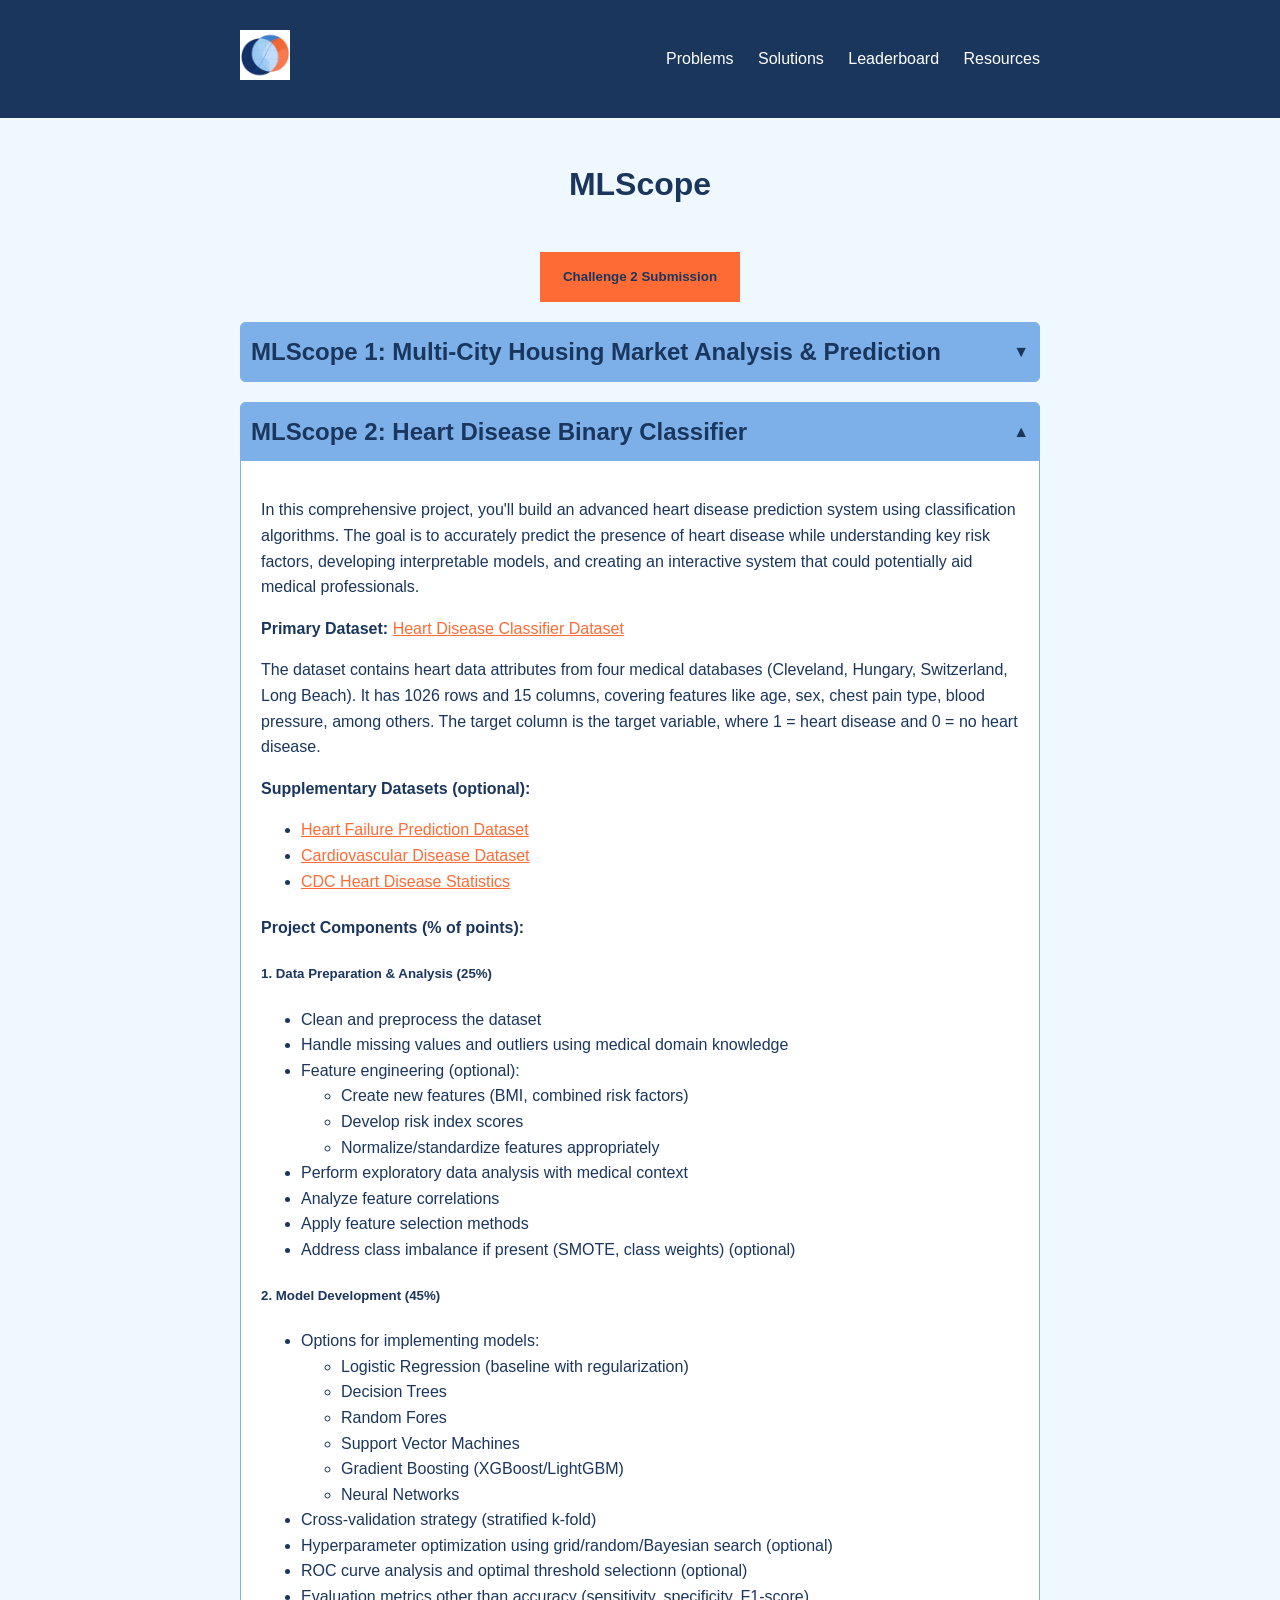
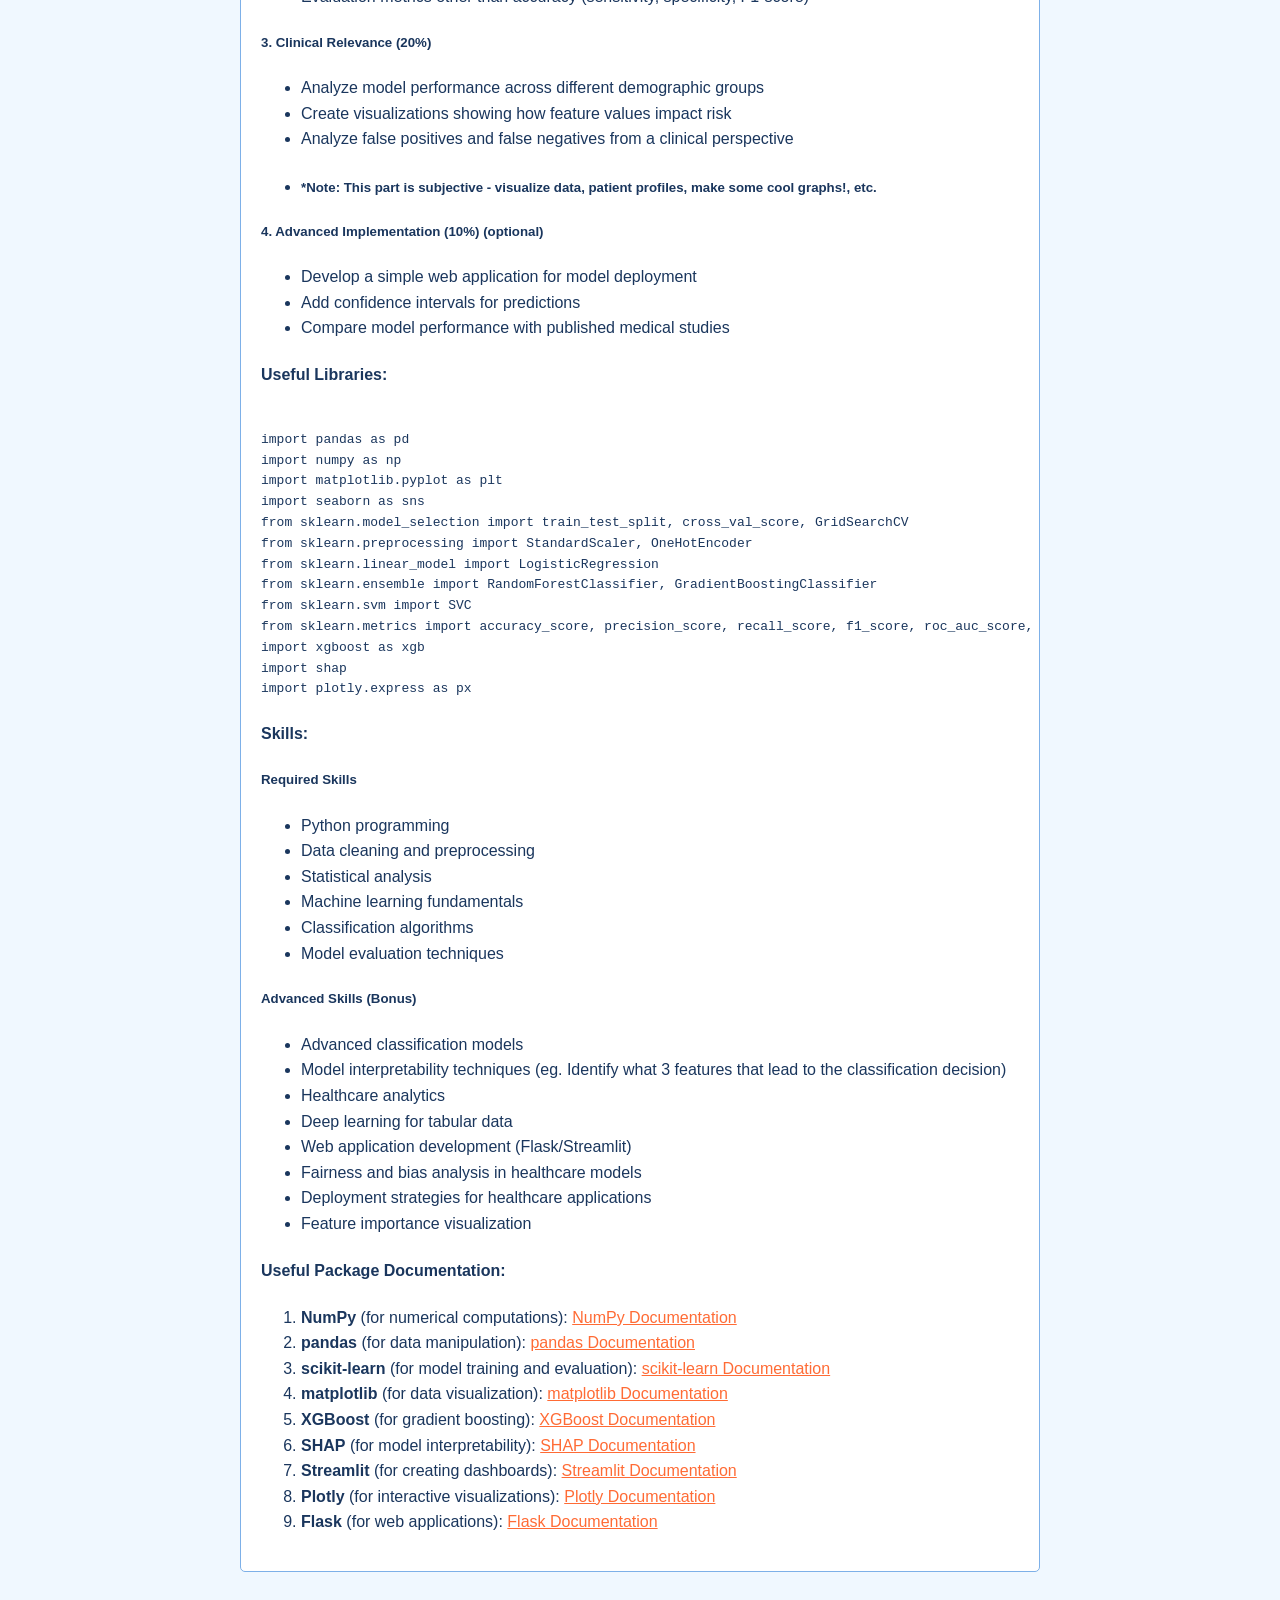
==== index.html @ 671c2784 "mlscope 2 submission" ====
<!DOCTYPE html>
<html lang="en">
  <head>
    <meta charset="UTF-8" />
    <meta name="viewport" content="width=device-width, initial-scale=1.0" />
    <title>ML-Scope Home</title>
    <link rel="icon" type="image/x-icon" href="aida-logo.jpeg" />
    <style>
      .card {
        width: 300px;
        border-radius: 10px;
        box-shadow: 0 4px 8px rgba(0, 0, 0, 0.1);
        background-color: white;
        overflow: hidden;
        transition: transform 0.3s ease, box-shadow 0.3s ease;
      }

      .card-img {
        width: 100%;
        height: 200px;
        object-fit: cover;
      }

      .card-content {
        padding: 20px;
      }

      .card-title {
        font-size: 1.5rem;
        font-weight: bold;
        margin-bottom: 10px;
        color: #333;
      }

      .card-description {
        font-size: 1rem;
        color: #777;
        margin-bottom: 20px;
      }

      .card-button {
        display: inline-block;
        padding: 10px 20px;
        background-color: #3498db;
        color: white;
        text-decoration: none;
        border-radius: 5px;
        text-align: center;
        transition: background-color 0.3s ease;
      }

      .card-button:hover {
        background-color: #2980b9;
      }

      .card:hover {
        transform: translateY(-10px);
        box-shadow: 0 6px 12px rgba(0, 0, 0, 0.2);
      }
      :root {
        --dark-blue: #1a365d;
        --light-blue: #7db0e8;
        --orange: #ff6b35;
      }
      body {
        font-family: Arial, sans-serif;
        line-height: 1.6;
        color: var(--dark-blue);
        margin: 0;
        padding: 0;
        background-color: #f0f8ff;
      }
      .container {
        max-width: 800px;
        margin: 0 auto;
        padding: 20px;
      }
      nav {
        background-color: var(--dark-blue);
        padding: 10px 0;
        width: 100%;
      }
      nav .container {
        display: flex;
        justify-content: space-between;
        align-items: center;
      }
      .logo {
        width: 50px;
        height: 50px;
      }
      .nav-links a {
        color: white;
        text-decoration: none;
        margin-left: 20px;
      }
      .nav-links a:hover {
        color: var(--light-blue);
      }
      h1 {
        text-align: center;
        color: var(--dark-blue);
      }
      .project-container {
        border: 1px solid var(--light-blue);
        margin-bottom: 20px;
        border-radius: 5px;
        overflow: hidden;
        background-color: white;
      }
      .project-header {
        background-color: var(--light-blue);
        padding: 10px;
        cursor: pointer;
        display: flex;
        justify-content: space-between;
        align-items: center;
        transition: background-color 0.3s ease;
      }
      .project-header:hover {
        background-color: #6a9fd4;
      }
      .project-header h2 {
        margin: 0;
        color: var(--dark-blue);
      }
      .project-content {
        display: none;
        padding: 20px;
      }
      .project-content.active {
        display: block;
      }
      .toggle-icon::after {
        content: "\25BC";
        color: var(--dark-blue);
      }
      .project-header.active .toggle-icon::after {
        content: "\25B2";
      }
      a {
        color: var(--orange);
        text-decoration: none;
        text-decoration: underline;
      }
      a:hover {
        text-decoration: underline;
      }

      .btn {
        cursor: pointer;
        background-color: var(--orange);
        color: var(--dark-blue);
        font-weight: 700;
        border: none;
        width: 200px;
        height: 50px;
        padding: 5px;
        margin: 20px;
        transition: 0.8s;
      }
      .btn:hover {
        color: var(--orange);
        background-color: var(--dark-blue);
      }
    </style>
  </head>
  <body>
    <nav>
      <div class="container">
        <a href="index.html">
          <img src="aida-logo.jpeg" alt="Logo" class="logo" />
        </a>
        <div class="nav-links">
          <a href="index.html">Problems</a>
          <a href="solutions.html">Solutions</a>
          <a href="leaderboard.html">Leaderboard</a>
          <a href="resources.html">Resources</a>
        </div>
      </div>
    </nav>

    <div class="container">
      <h1>MLScope</h1>
      <center>
        <a target="_blank" href="https://docs.google.com/forms/d/e/1FAIpQLSfWwMAcIFMMUgdK2Ytjw-Hp0toiM2ClmkuefOqUvolxdm29_g/viewform?usp=dialog"
          ><button class="btn">Challenge 2 Submission</button></a
        >
      </center>
      <div id="content"></div>
    </div>
    <!-- <center>
      <div class="card">
        <img src="aida-logo.jpeg" alt="Image" class="card-img" />
        <div class="card-content">
          <h3 class="card-title">Welcome to SigAida for Spring 2025!</h3>
          <p class="card-description">Problems to be released soon!</p>
          <a
            target="_blank"
            href="https://docs.google.com/presentation/d/12lF7_MIpwJHRxNBcHVJDx2PAkXy9FHm-A2v9gMwLUwo/edit?usp=sharing"
            class="card-button"
            >Learn More</a
          >
        </div>
      </div>
    </center> -->
    <script>
      // const problemsData = [
      //   {
      //     project: 1,
      //     title: "House Price Prediction",
      //     content: `
      //               <p>In this task, the goal is to predict house prices in King County using a regression model. Given features like square footage, number of bedrooms, and location, you will utilize models to accurately estimate house prices. This involves data cleaning, model training/utilization, and model performance evaluation.</p>

      //               <h4>Dataset:</h4>
      //               <p><a href="https://www.kaggle.com/datasets/harlfoxem/housesalesprediction" target="_blank" rel="noopener noreferrer">House Sales Prediction Dataset</a></p>
      //               <p>The dataset contains house sales data from King County, Washington. It has 21,613 rows and 21 columns, covering features like price, sqft_living, bedrooms, bathrooms, waterfront, and zip code, among others. The price column is the target variable, and the other features are used to predict house prices.</p>

      //               <h4>Starter Notebook (not required to use):</h4>
      //               <p><a href="https://colab.research.google.com/drive/1yhrpIwnvJ7ExjYacx-ixmRcW09JPn2rX?usp=sharing" target="_blank" rel="noopener noreferrer">Make a Copy to Use:</a></p>

      //               <h4>Goals/tasks:</h4>
      //               <ul>
      //                   <li>Clean dataset (remove unnecessary columns from the dataset to use it for regression)</li>
      //                   <li>Train/test split</li>
      //                   <li>Set up code for training model (using library of choice)</li>
      //                   <li>Train model with hyperparameters</li>
      //                   <li>Test model against test data</li>
      //               </ul>

      //               <h4>Potential Skills:</h4>
      //               <h5>Starter</h5>
      //               <ul>
      //                   <li>Linear Regression</li>
      //                   <li>scikit-learn</li>
      //               </ul>
      //               <h5>Bonus</h5>
      //               <ul>
      //                   <li>Simple Decision Tree</li>
      //                   <li>Random Forest</li>
      //                   <li>PyTorch</li>
      //               </ul>

      //               <h4>Useful Package Documentation:</h4>
      //               <ol>
      //                   <li><strong>NumPy</strong> (for numerical computations): <a href="https://numpy.org/doc/" target="_blank" rel="noopener noreferrer">NumPy Documentation</a></li>
      //                   <li><strong>pandas</strong> (for data manipulation): <a href="https://pandas.pydata.org/docs/" target="_blank" rel="noopener noreferrer">pandas Documentation</a></li>
      //                   <li><strong>scikit-learn</strong> (for model training and evaluation): <a href="https://scikit-learn.org/stable/documentation.html" target="_blank" rel="noopener noreferrer">scikit-learn Documentation</a></li>
      //                   <li><strong>matplotlib</strong> (for data visualization): <a href="https://matplotlib.org/stable/contents.html" target="_blank" rel="noopener noreferrer">matplotlib Documentation</a></li>
      //                   <li><strong>PyTorch</strong> (for deep learning-based models): <a href="https://pytorch.org/docs/stable/index.html" target="_blank" rel="noopener noreferrer">PyTorch Documentation</a></li>
      //               </ol>
      //           `,
      //   },
      //   {
      //     project: 2,
      //     title: "Heart Disease Classifier",
      //     content: `
      //               <p>In this task, the goal is to classify whether a given patient has heart disease using a classifier model. Given features like age, sex, chest pain type, blood pressure, etc. you will utilize models to accurately predict whether or not a patient has heart disease. This involves data cleaning, model training/utilization, and model performance evaluation.</p>

      //               <h4>Dataset:</h4>
      //               <p><a href="https://www.kaggle.com/datasets/johnsmith88/heart-disease-dataset" target="_blank" rel="noopener noreferrer">Heart Disease Classifier Dataset</a></p>
      //               <p>The dataset contains heart data attributes from four medical databases (Cleveland, Hungary, Switzerland, Long Beach). It has 1026 rows and 15 columns, covering features like age, sex, chest pain type, blood pressure, among others. The target column is the target variable, where 1 = heart disease and 0 = no heart disease. For a full breakdown, you can view the kaggle description of the dataset.</p>

      //               <h4>Starter Notebook (not required to use):</h4>
      //               <p><a href="https://colab.research.google.com/drive/1oYpGxTEJN3fo4RInWTGrQIvfUrXqW67I?usp=sharing" target="_blank" rel="noopener noreferrer">Make a Copy to Use</a></p>

      //               <h4>Goals/tasks:</h4>
      //               <ul>
      //                   <li>Clean dataset (remove unnecessary columns from the dataset to use it for classification)</li>
      //                   <li>Train/test split</li>
      //                   <li>Set up code for training model (using library of choice)</li>
      //                   <li>Train model with hyperparameters</li>
      //                   <li>Test model against test data</li>
      //               </ul>

      //               <h4>Potential Skills:</h4>
      //               <h5>Starter</h5>
      //               <ul>
      //                   <li>Logistic Regression</li>
      //                   <li>SVM</li>
      //                   <li>scikit-learn</li>
      //               </ul>
      //               <h5>Bonus</h5>
      //               <ul>
      //                   <li>Decision Tree</li>
      //                   <li>Random Forest Classifier</li>
      //                   <li>PyTorch</li>
      //                   <li>Neural Networks</li>
      //               </ul>

      //               <h4>Useful Package Documentation:</h4>
      //               <ol>
      //                   <li><strong>NumPy</strong> (for numerical computations): <a href="https://numpy.org/doc/" target="_blank" rel="noopener noreferrer">NumPy Documentation</a></li>
      //                   <li><strong>pandas</strong> (for data manipulation): <a href="https://pandas.pydata.org/docs/" target="_blank" rel="noopener noreferrer">pandas Documentation</a></li>
      //                   <li><strong>scikit-learn</strong> (for model training and evaluation): <a href="https://scikit-learn.org/stable/documentation.html" target="_blank" rel="noopener noreferrer">scikit-learn Documentation</a></li>
      //                   <li><strong>matplotlib</strong> (for data visualization): <a href="https://matplotlib.org/stable/contents.html" target="_blank" rel="noopener noreferrer">matplotlib Documentation</a></li>
      //                   <li><strong>PyTorch</strong> (for deep learning-based models): <a href="https://pytorch.org/docs/stable/index.html" target="_blank" rel="noopener noreferrer">PyTorch Documentation</a></li>
      //               </ol>
      //           `,
      //   },
      //   {
      //     project: 3,
      //     title: "Benchmarking LLMs Against a Baseline Dataset",
      //     content: `
      //               <p>This project explores the crucial task of benchmarking Large Language Models (LLMs) against a baseline dataset. The goal is to evaluate LLM performance and analyze the impact of design choices and parameter tuning on model accuracy. By systematically comparing LLMs to a baseline, participants can gain insights into their strengths, weaknesses, and overall capabilities, aiding in selecting the most suitable LLM for specific applications.</p>

      //               <h4>Dataset:</h4>
      //               <p><a href="https://huggingface.co/datasets/gsm8k" target="_blank" rel="noopener noreferrer">GSM8K Dataset</a></p>
      //               <p>The GSM8K dataset consists of 8,000 high-quality grade school math problems specifically designed to test LLM reasoning capabilities. The "main" version of the dataset is divided into train and test splits, with the test split containing 1,319 problems. Each problem contains a question and an answer in text format, and the challenge is to produce the correct numerical answer. The test split will be used for evaluating LLM performance.</p>

      //               <h4>Starter Notebook:</h4>
      //               <p><a href="https://colab.research.google.com/drive/1xWtiFpSRIUGO1a_24T1e_PtDQCEf-haF?usp=sharing" target="_blank" rel="noopener noreferrer">Make a Copy to Use</a></p>

      //               <h4>Goals/tasks:</h4>
      //               <ul>
      //                   <li>Set up API calls to interact with a given LLM model (LLaMa-3-8B)</li>
      //                   <li>Explore different prompt engineering techniques</li>
      //                   <li>Adjust model parameters and settings to optimize performance</li>
      //                   <li>Evaluate the model against the test dataset</li>
      //                   <li>Calculate the final accuracy and compare against the baseline</li>
      //               </ul>

      //               <h4>Potential Skills:</h4>
      //               <h5>Starter</h5>
      //               <ul>
      //                   <li>Prompt Engineering</li>
      //                   <li>API Integration</li>
      //                   <li>Text Normalization and Cleaning</li>
      //               </ul>
      //               <h5>Bonus</h5>
      //               <ul>
      //                   <li>Advanced Parameter Tuning</li>
      //                   <li>Exploring Different LLM Architectures</li>
      //                   <li>Evaluation and Analysis Techniques</li>
      //               </ul>

      //               <h4>Useful Package Documentation:</h4>
      //               <ol>
      //                   <li><strong>transformers</strong> (for LLM model interactions): <a href="https://huggingface.co/docs/transformers/index" target="_blank" rel="noopener noreferrer">Transformers Documentation</a></li>
      //                   <li><strong>datasets</strong> (for dataset loading and management): <a href="https://huggingface.co/docs/datasets/index" target="_blank" rel="noopener noreferrer">Datasets Documentation</a></li>
      //                   <li><strong>Replicate</strong> (for model hosting and API calls): <a href="https://replicate.com/docs/reference/http" target="_blank" rel="noopener noreferrer">Replicate Documentation</a></li>
      //                   <li><strong>re</strong> (for text processing): <a href="https://docs.python.org/3/library/re.html" target="_blank" rel="noopener noreferrer">Python re Documentation</a></li>
      //               </ol>
      //           `,
      //   },
      //   {
      //     project: 4,
      //     title: "MNIST Digit Classification",
      //     content: `
      //       <p>In this challenge, you'll work with the classic MNIST dataset to create a digit classification model. Beyond basic classification, you can tackle additional advanced challenges to enhance your model's capabilities and earn bonus points.</p>

      //       <h4>Dataset:</h4>
      //       <p><a href="https://www.tensorflow.org/api_docs/python/tf/keras/datasets/mnist/load_data" target="_blank" rel="noopener noreferrer">MNIST Dataset</a> (no need to specifiy 'path' parameter)</p>
      //       <p>The MNIST database contains 60,000 training images and 10,000 testing images of handwritten digits. Each image is a 28x28 grayscale image of a single digit (0-9). This is a great dataset for learning the basics of neural networks and image classification.</p>

      //       <h4>Starter Notebook (not required to use):</h4>
      //       <p><a href="https://colab.research.google.com/drive/1zm01NpRwq4j2tQuqCDW70sUFzp5r6XKW?usp=sharing" target="_blank" rel="noopener noreferrer">Make a Copy to Use</a></p>

      //       <h4>Basic Goals/tasks:</h4>
      //       <ul>
      //           <li>Load and preprocess the MNIST dataset</li>
      //           <li>Design and implement a neural network architecture</li>
      //           <li>Train the model with appropriate hyperparameters</li>
      //           <li>Evaluate model performance on the test set</li>
      //           <li>Visualize results and confusion matrix</li>
      //       </ul>

      //       <h4>[Optional]: Bonus Challenges (Choose any or do your own):</h4>
      //       <h5>1. Confidence Scoring and Uncertainty</h5>
      //       <ul>
      //           <li>Implement confidence scoring for predictions</li>
      //           <li>Visualize prediction uncertainty</li>
      //           <li>Analyze cases with low confidence scores</li>
      //       </ul>

      //       <h5>2. Sequential Digits Recognition</h5>
      //       <ul>
      //           <li>Create synthetic sequences from MNIST digits (for example: 123 or 38183)</li>
      //           <li>Implement RNN/LSTM architecture for sequence recognition</li>
      //           <li>Train and evaluate on multi-digit sequences</li>
      //       </ul>

      //       <h5>3. Image-to-Equation Conversion</h5>
      //       <ul>
      //           <li>Generate simple mathematical equations using MNIST digits</li>
      //           <li>Develop a pipeline to recognize and parse equations</li>
      //           <li>Implement equation solving functionality</li>
      //       </ul>

      //       <h5>4. Stylized MNIST Digits</h5>
      //       <ul>
      //           <li>Apply various transformations to MNIST digits (rotations, noise addition, etc.)</li>
      //           <li>Train model on augmented dataset</li>
      //           <li>Evaluate robustness to different styles and transformations</li>
      //       </ul>

      //       <h4>Potential Skills:</h4>
      //       <h5>Starter</h5>
      //       <ul>
      //           <li>Convolutional Neural Networks (CNNs)</li>
      //           <li>PyTorch or TensorFlow</li>
      //           <li>Basic Image Processing</li>
      //       </ul>
      //       <h5>Bonus</h5>
      //       <ul>
      //           <li>RNNs/LSTMs</li>
      //           <li>Data Augmentation</li>
      //           <li>Uncertainty Estimation</li>
      //           <li>Advanced Architecture Design</li>
      //       </ul>

      //       <h4>Useful Package Documentation:</h4>
      //       <ol>
      //           <li><strong>PyTorch</strong>: <a href="https://pytorch.org/docs/stable/index.html" target="_blank" rel="noopener noreferrer">PyTorch Documentation</a></li>
      //           <li><strong>TensorFlow</strong>: <a href="https://www.tensorflow.org/api_docs" target="_blank" rel="noopener noreferrer">TensorFlow Documentation</a></li>
      //           <li><strong>OpenCV</strong>: <a href="https://docs.opencv.org/4.x/" target="_blank" rel="noopener noreferrer">OpenCV Documentation</a></li>
      //           <li><strong>scikit-learn</strong>: <a href="https://scikit-learn.org/stable/documentation.html" target="_blank" rel="noopener noreferrer">scikit-learn Documentation</a></li>
      //       </ol>
      //     `,
      //   },
      // ];
      const problemsData = [
        {
          project: 1,
          title: "Multi-City Housing Market Analysis & Prediction",
          content: `
        <p>In this comprehensive project, you'll analyze and predict housing prices across multiple major US metropolitan areas using advanced regression techniques. The goal is to not only predict prices but also understand market trends, identify key value drivers, and develop insights for real estate investment decisions.</p>

        <h4>Datasets:</h4>
        <p><strong>Primary Dataset:</strong> <a href="https://scikit-learn.org/stable/datasets/real_world.html#california-housing-dataset" target="_blank" rel="noopener noreferrer">California Housing Dataset</a></p>
        <p>Contains housing data from California districts with features including median income, housing median age, average rooms, population, etc.</p>
        
        <p><strong>Supplementary Datasets (optional):</strong></p>
        <ul>
            <li><a href="https://www.zillow.com/research/data/" target="_blank" rel="noopener noreferrer">Zillow Research Data</a></li>
            <li><a href="https://www.census.gov/housing/hvs/data/index.html" target="_blank" rel="noopener noreferrer">US Census Housing Data</a></li>
        </ul>

        <h4>Project Components (% of points):</h4>
        <h5>1. Data Preparation & Analysis (25%)</h5>
        <ul>
            <li>Clean and preprocess multiple datasets</li>
            <li>Handle missing values and outliers</li>
            <li>Feature engineering:
                <ul>
                    <li>Create new features (price per sq ft, age of house categories)</li>
                    <li>Generate location-based features (distance to amenities)</li>
                    <li>Develop economic indicators (price-to-rent ratio)</li>
                </ul>
            </li>
            <li>Perform exploratory data analysis with visualizations</li>
        </ul>

        <h5>2. Model Development (45%)</h5>
        <ul>
            <li>Options for implementing models:
                <ul>
                    <li>Linear Regression (baseline)</li>
                    <li>Random Forest</li>
                    <li>Gradient Boosting (XGBoost/LightGBM)</li>
                    <li>Neural Network (optional)</li>
                </ul>
            </li>
            <li>Feature selection and importance analysis</li>
            <li>Cross-validation strategy</li>
            <li>Hyperparameter optimization</li>
        </ul>

        <h5>3. Market Analysis/Data Visualization (30%)</h5>
        <ul>
            <li>Segment markets by geographic regions</li>
            <li>Analyze price trends over time</li>
            <li>Identify key value drivers by region</li>
            <li>Create market health indicators</li>
            <li>Build interactive visualizations</li>
            <h5>*Note: This part is subjective - visualize data, trends, make some cool graphs!, etc. </h5>

        </ul>

        

        <h4>Required Libraries:</h4>
        <pre><code>
import pandas as pd
import numpy as np
import sklearn
import matplotlib.pyplot as plt
        </code></pre>

        <h4>Skills:</h4>
        <h5>Required Skills</h5>
        <ul>
            <li>Python programming</li>
            <li>Data cleaning and preprocessing</li>
            <li>Statistical analysis</li>
            <li>Machine learning fundamentals</li>
            <li>Data visualization</li>
        </ul>

        <h5>Advanced Skills (Bonus)</h5>
        <ul>
            <li>Advanced regression models</li>
            <li>Time series analysis</li>
            <li>Deep learning</li>
        </ul>

        

        <h4>Useful Package Documentation:</h4>
        <ol>
            <li><strong>pandas</strong> (for data manipulation): <a href="https://pandas.pydata.org/docs/" target="_blank" rel="noopener noreferrer">pandas Documentation</a></li>
            <li><strong>scikit-learn</strong> (for model training): <a href="https://scikit-learn.org/stable/documentation.html" target="_blank" rel="noopener noreferrer">scikit-learn Documentation</a></li>
            <li><strong>XGBoost</strong> (for gradient boosting): <a href="https://xgboost.readthedocs.io/" target="_blank" rel="noopener noreferrer">XGBoost Documentation</a></li>
        </ol>
    `,
        },
        {
          project: 2,
          title: "Heart Disease Binary Classifier",
          content: `
         <p>In this comprehensive project, you'll build an advanced heart disease prediction system using classification algorithms. The goal is to accurately predict the presence of heart disease while understanding key risk factors, developing interpretable models, and creating an interactive system that could potentially aid medical professionals.</p>

<p><strong>Primary Dataset:</strong> <a href="https://www.kaggle.com/datasets/johnsmith88/heart-disease-dataset" target="_blank" rel="noopener noreferrer">Heart Disease Classifier Dataset</a></p>
<p>The dataset contains heart data attributes from four medical databases (Cleveland, Hungary, Switzerland, Long Beach). It has 1026 rows and 15 columns, covering features like age, sex, chest pain type, blood pressure, among others. The target column is the target variable, where 1 = heart disease and 0 = no heart disease.</p>

<p><strong>Supplementary Datasets (optional):</strong></p>
<ul>
    <li><a href="https://www.kaggle.com/datasets/fedesoriano/heart-failure-prediction" target="_blank" rel="noopener noreferrer">Heart Failure Prediction Dataset</a></li>
    <li><a href="https://www.kaggle.com/datasets/sulianova/cardiovascular-disease-dataset" target="_blank" rel="noopener noreferrer">Cardiovascular Disease Dataset</a></li>
    <li><a href="https://www.cdc.gov/nchs/fastats/heart-disease.htm" target="_blank" rel="noopener noreferrer">CDC Heart Disease Statistics</a></li>
</ul>

<h4>Project Components (% of points):</h4>
<h5>1. Data Preparation & Analysis (25%)</h5>
<ul>
    <li>Clean and preprocess the dataset</li>
    <li>Handle missing values and outliers using medical domain knowledge</li>
    <li>Feature engineering (optional):
        <ul>
            <li>Create new features (BMI, combined risk factors)</li>
            <li>Develop risk index scores</li>
            <li>Normalize/standardize features appropriately</li>
        </ul>
    </li>
    <li>Perform exploratory data analysis with medical context</li>
    <li>Analyze feature correlations</li>
    <li>Apply feature selection methods</li>
    <li>Address class imbalance if present (SMOTE, class weights) (optional)</li>
</ul>

<h5>2. Model Development (45%)</h5>
<ul>
    <li>Options for implementing models:
        <ul>
            <li>Logistic Regression (baseline with regularization)</li>
            <li>Decision Trees</li>
            <li>Random Fores</li>
            <li>Support Vector Machines</li>
            <li>Gradient Boosting (XGBoost/LightGBM)</li>
            <li>Neural Networks</li>
        </ul>
    </li>
    <li>Cross-validation strategy (stratified k-fold)</li>
    <li>Hyperparameter optimization using grid/random/Bayesian search (optional)</li>
    <li>ROC curve analysis and optimal threshold selectionn (optional)</li>
    <li>Evaluation metrics other than accuracy (sensitivity, specificity, F1-score)</li>
</ul>

<h5>3. Clinical Relevance (20%)</h5>
<ul>
    <li>Analyze model performance across different demographic groups</li>
    <li>Create visualizations showing how feature values impact risk</li>
    <li>Analyze false positives and false negatives from a clinical perspective</li>
    <li><h5>*Note: This part is subjective - visualize data, patient profiles, make some cool graphs!, etc.</h5></li>
</ul>

<h5>4. Advanced Implementation (10%) (optional)</h5>
<ul>
    <li>Develop a simple web application for model deployment</li>
    <li>Add confidence intervals for predictions</li>
    <li>Compare model performance with published medical studies</li>
</ul>

<h4>Useful Libraries:</h4>
<pre><code>
import pandas as pd
import numpy as np
import matplotlib.pyplot as plt
import seaborn as sns
from sklearn.model_selection import train_test_split, cross_val_score, GridSearchCV
from sklearn.preprocessing import StandardScaler, OneHotEncoder
from sklearn.linear_model import LogisticRegression
from sklearn.ensemble import RandomForestClassifier, GradientBoostingClassifier
from sklearn.svm import SVC
from sklearn.metrics import accuracy_score, precision_score, recall_score, f1_score, roc_auc_score, confusion_matrix, classification_report
import xgboost as xgb
import shap
import plotly.express as px
</code></pre>

<h4>Skills:</h4>
<h5>Required Skills</h5>
<ul>
    <li>Python programming</li>
    <li>Data cleaning and preprocessing</li>
    <li>Statistical analysis</li>
    <li>Machine learning fundamentals</li>
    <li>Classification algorithms</li>
    <li>Model evaluation techniques</li>
</ul>

<h5>Advanced Skills (Bonus)</h5>
<ul>
    <li>Advanced classification models</li>
    <li>Model interpretability techniques (eg. Identify what 3 features that lead to the classification decision)</li>
    <li>Healthcare analytics</li>
    <li>Deep learning for tabular data</li>
    <li>Web application development (Flask/Streamlit)</li>
    <li>Fairness and bias analysis in healthcare models</li>
    <li>Deployment strategies for healthcare applications</li>
    <li>Feature importance visualization</li>
</ul>

<h4>Useful Package Documentation:</h4>
<ol>
    <li><strong>NumPy</strong> (for numerical computations): <a href="https://numpy.org/doc/" target="_blank" rel="noopener noreferrer">NumPy Documentation</a></li>
    <li><strong>pandas</strong> (for data manipulation): <a href="https://pandas.pydata.org/docs/" target="_blank" rel="noopener noreferrer">pandas Documentation</a></li>
    <li><strong>scikit-learn</strong> (for model training and evaluation): <a href="https://scikit-learn.org/stable/documentation.html" target="_blank" rel="noopener noreferrer">scikit-learn Documentation</a></li>
    <li><strong>matplotlib</strong> (for data visualization): <a href="https://matplotlib.org/stable/contents.html" target="_blank" rel="noopener noreferrer">matplotlib Documentation</a></li>
    <li><strong>XGBoost</strong> (for gradient boosting): <a href="https://xgboost.readthedocs.io/" target="_blank" rel="noopener noreferrer">XGBoost Documentation</a></li>
    <li><strong>SHAP</strong> (for model interpretability): <a href="https://shap.readthedocs.io/" target="_blank" rel="noopener noreferrer">SHAP Documentation</a></li>
    <li><strong>Streamlit</strong> (for creating dashboards): <a href="https://docs.streamlit.io/" target="_blank" rel="noopener noreferrer">Streamlit Documentation</a></li>
    <li><strong>Plotly</strong> (for interactive visualizations): <a href="https://plotly.com/python/" target="_blank" rel="noopener noreferrer">Plotly Documentation</a></li>
    <li><strong>Flask</strong> (for web applications): <a href="https://flask.palletsprojects.com/" target="_blank" rel="noopener noreferrer">Flask Documentation</a></li>
</ol>
         `,
        },
      ];
      const solutionsData = [];

      // const solutionsData = [
      //   {
      //     project: 1,
      //     title: "House Price Prediction Solution",
      //     content: `
      //               <p>Solutions for Project 1 will be uploaded here after the submission deadline.</p>
      //           `,
      //   },
      //
      // ];

      function createProjectElement(projectData) {
        const projectElement = document.createElement("div");
        projectElement.className = "project-container";
        projectElement.innerHTML = `
                <div class="project-header">
                    <h2>MLScope ${projectData.project}: ${projectData.title}</h2>
                    <span class="toggle-icon"></span>
                </div>
                <div class="project-content">
                    ${projectData.content}
                </div>
            `;
        return projectElement;
      }

      function toggleProject(projectHeader) {
        projectHeader.classList.toggle("active");
        const content = projectHeader.nextElementSibling;
        content.classList.toggle("active");
      }

      function loadContent(data) {
        const contentDiv = document.getElementById("content");
        contentDiv.innerHTML = "";
        data.forEach((project, index) => {
          const projectElement = createProjectElement(project);
          contentDiv.appendChild(projectElement);

          const projectHeader = projectElement.querySelector(".project-header");
          projectHeader.addEventListener("click", () =>
            toggleProject(projectHeader)
          );

          // Open the last project by default
          if (index === data.length - 1) {
            toggleProject(projectHeader);
          }
        });
      }

      // Determine which page to load based on the current URL
      const currentPage = window.location.pathname.includes("solutions.html")
        ? "solutions"
        : "problems";
      loadContent(currentPage === "solutions" ? solutionsData : problemsData);
    </script>
  </body>
</html>
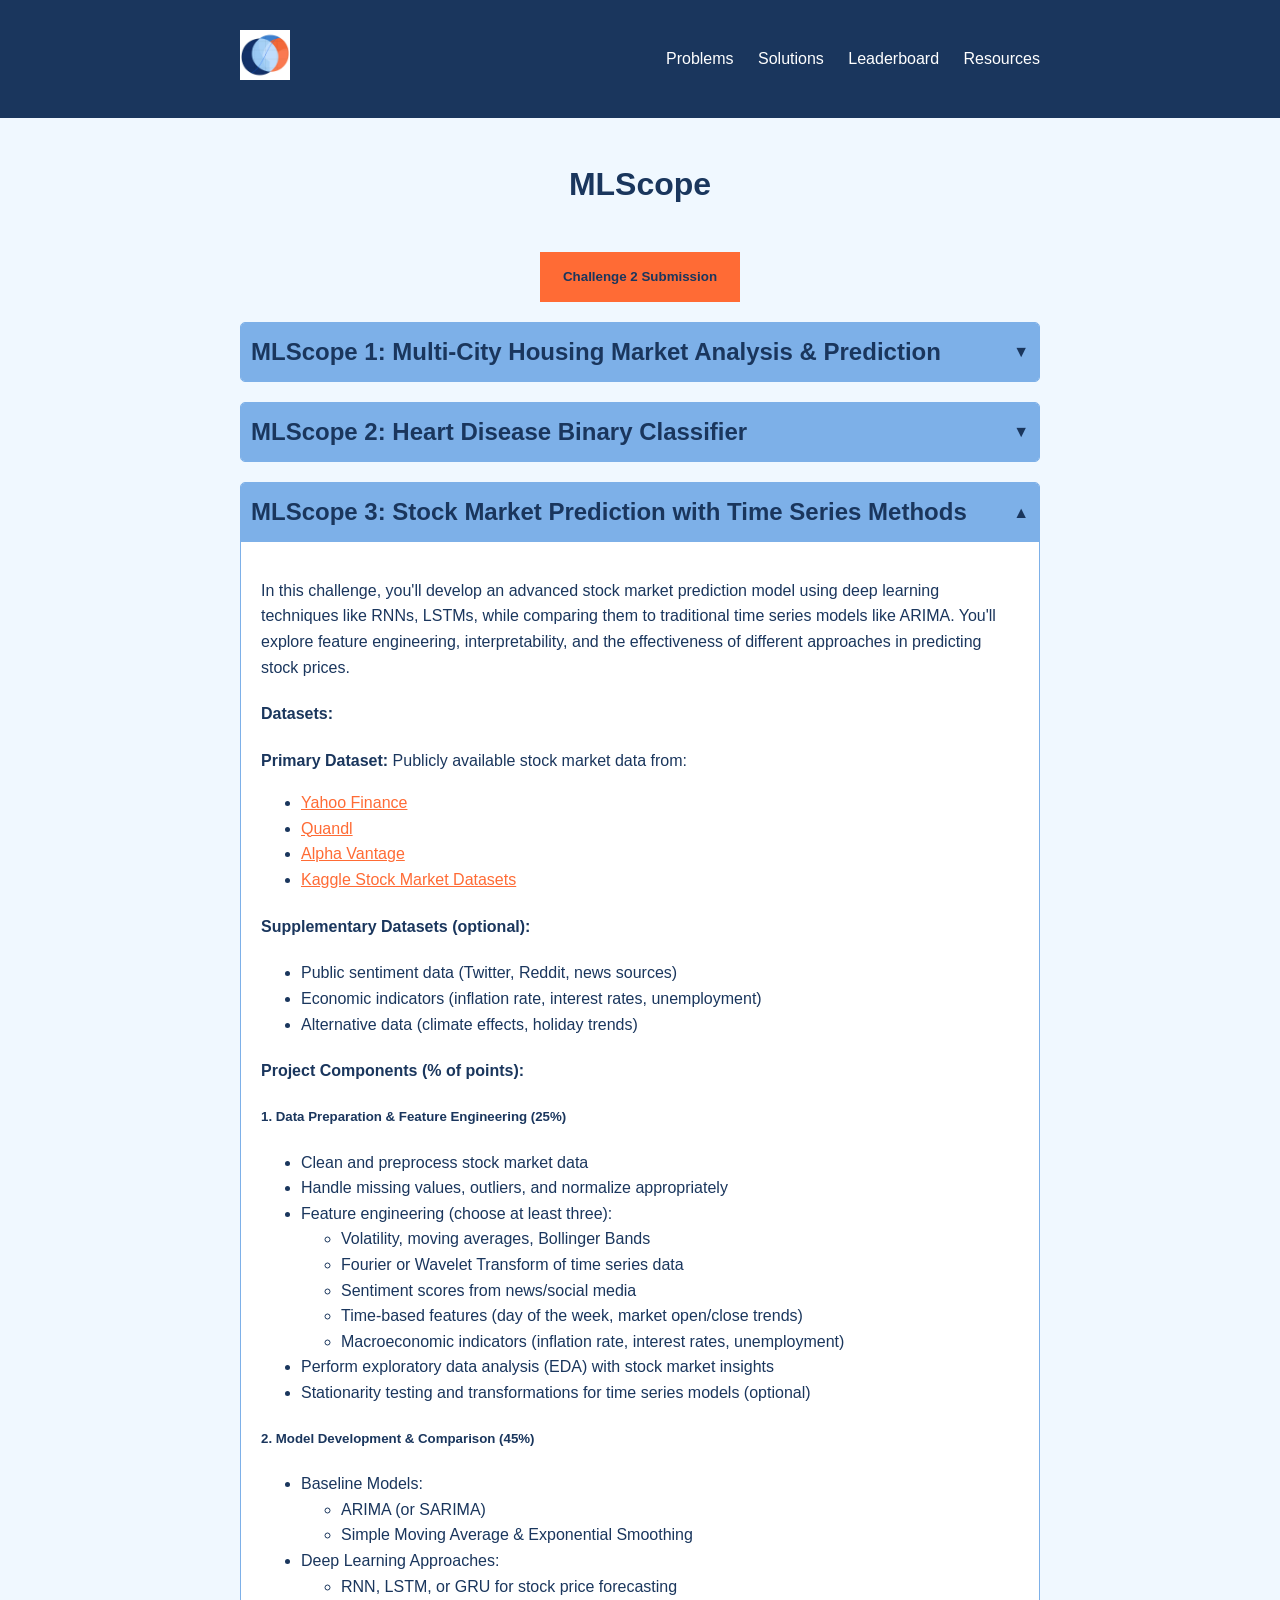
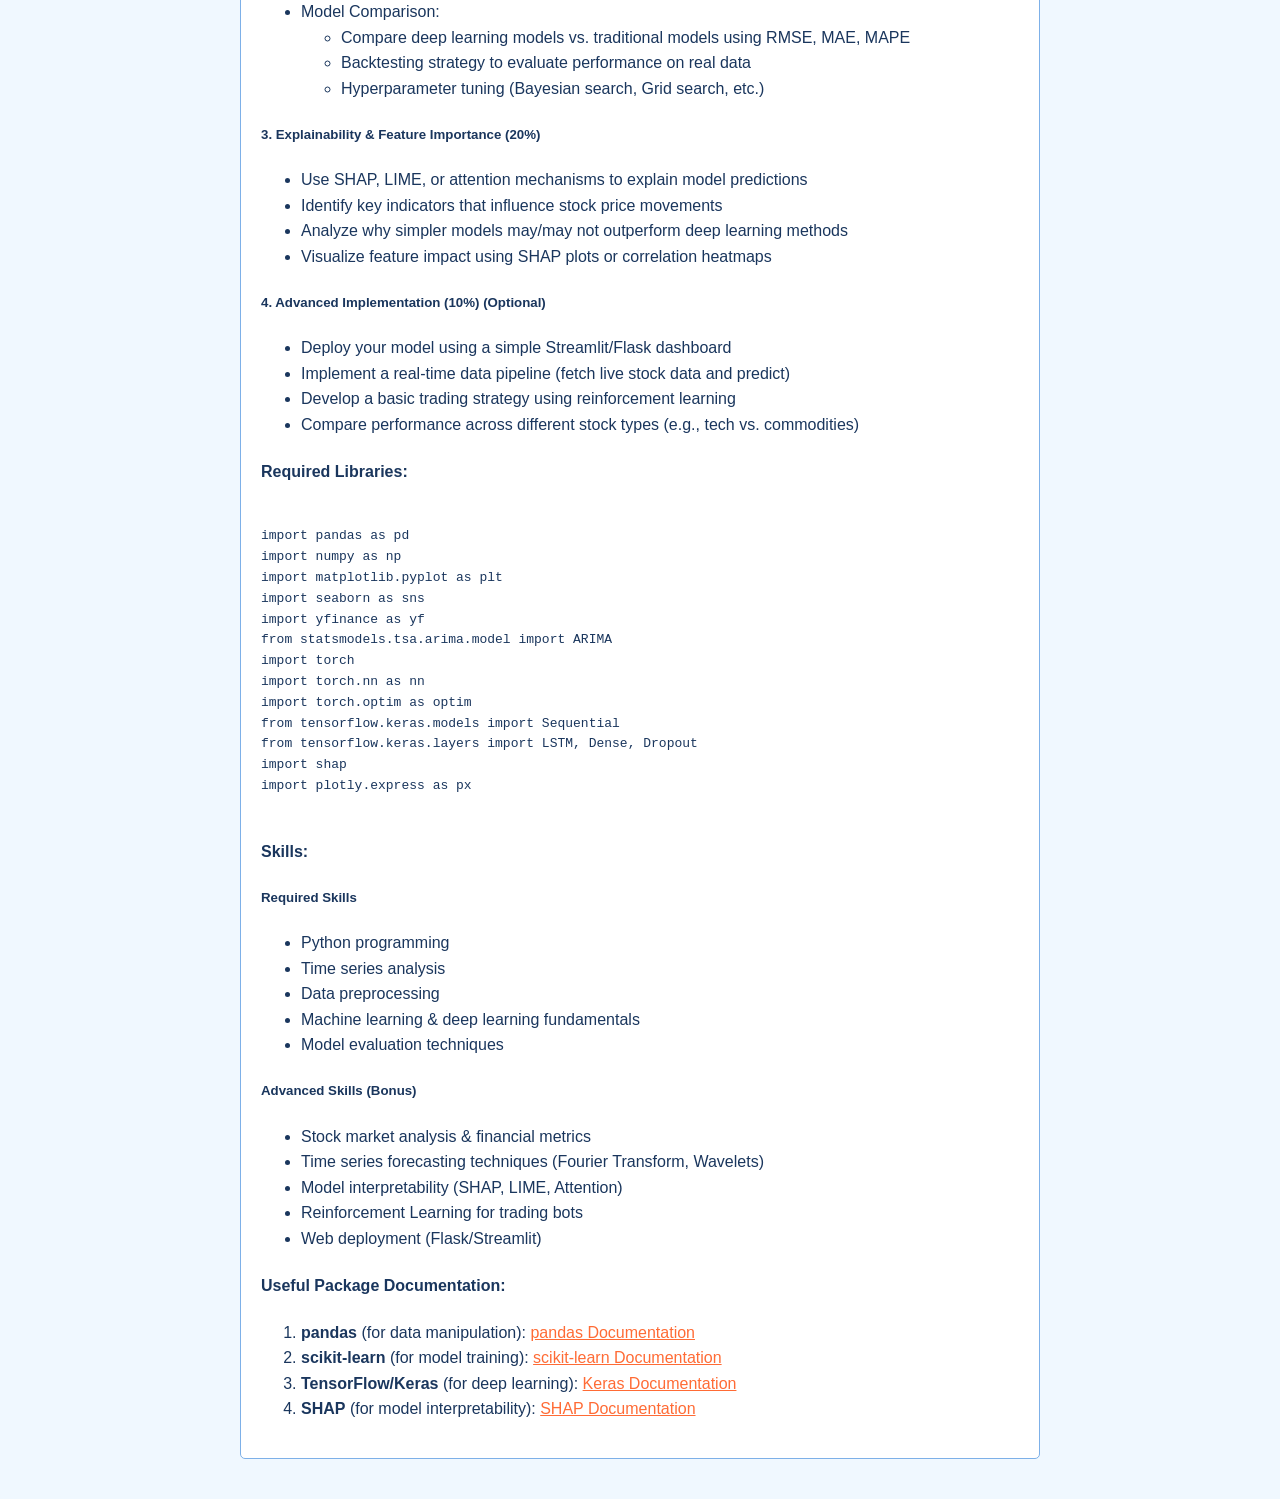
==== commit 4d9be204: "mlscope3 sp25" ====
--- a/index.html
+++ b/index.html
@@ -183,7 +183,9 @@
     <div class="container">
       <h1>MLScope</h1>
       <center>
-        <a target="_blank" href="https://docs.google.com/forms/d/e/1FAIpQLSfWwMAcIFMMUgdK2Ytjw-Hp0toiM2ClmkuefOqUvolxdm29_g/viewform?usp=dialog"
+        <a
+          target="_blank"
+          href="https://docs.google.com/forms/d/e/1FAIpQLSfWwMAcIFMMUgdK2Ytjw-Hp0toiM2ClmkuefOqUvolxdm29_g/viewform?usp=dialog"
           ><button class="btn">Challenge 2 Submission</button></a
         >
       </center>
@@ -635,6 +637,130 @@
 </ol>
          `,
         },
+        {
+          project: 3,
+          title: "Stock Market Prediction with Time Series Methods",
+          content: `
+    <p>In this challenge, you'll develop an advanced stock market prediction model using deep learning techniques like RNNs, LSTMs, while comparing them to traditional time series models like ARIMA. You'll explore feature engineering, interpretability, and the effectiveness of different approaches in predicting stock prices.</p>
+
+    <h4>Datasets:</h4>
+    <p><strong>Primary Dataset:</strong> Publicly available stock market data from:</p>
+    <ul>
+      <li><a href="https://finance.yahoo.com/" target="_blank" rel="noopener noreferrer">Yahoo Finance</a></li>
+      <li><a href="https://www.quandl.com/" target="_blank" rel="noopener noreferrer">Quandl</a></li>
+      <li><a href="https://www.alphavantage.co/" target="_blank" rel="noopener noreferrer">Alpha Vantage</a></li>
+      <li><a href="https://www.kaggle.com/" target="_blank" rel="noopener noreferrer">Kaggle Stock Market Datasets</a></li>
+    </ul>
+
+    <h4>Supplementary Datasets (optional):</h4>
+    <ul>
+      <li>Public sentiment data (Twitter, Reddit, news sources)</li>
+      <li>Economic indicators (inflation rate, interest rates, unemployment)</li>
+      <li>Alternative data (climate effects, holiday trends)</li>
+    </ul>
+
+    <h4>Project Components (% of points):</h4>
+    
+    <h5>1. Data Preparation & Feature Engineering (25%)</h5>
+    <ul>
+      <li>Clean and preprocess stock market data</li>
+      <li>Handle missing values, outliers, and normalize appropriately</li>
+      <li>Feature engineering (choose at least three):
+        <ul>
+          <li>Volatility, moving averages, Bollinger Bands</li>
+          <li>Fourier or Wavelet Transform of time series data</li>
+          <li>Sentiment scores from news/social media</li>
+          <li>Time-based features (day of the week, market open/close trends)</li>
+          <li>Macroeconomic indicators (inflation rate, interest rates, unemployment)</li>
+        </ul>
+      </li>
+      <li>Perform exploratory data analysis (EDA) with stock market insights</li>
+      <li>Stationarity testing and transformations for time series models (optional)</li>
+    </ul>
+
+    <h5>2. Model Development & Comparison (45%)</h5>
+    <ul>
+      <li>Baseline Models:
+        <ul>
+          <li>ARIMA (or SARIMA)</li>
+          <li>Simple Moving Average & Exponential Smoothing</li>
+        </ul>
+      </li>
+      <li>Deep Learning Approaches:
+        <ul>
+          <li>RNN, LSTM, or GRU for stock price forecasting</li>
+        </ul>
+      </li>
+      <li>Model Comparison:
+        <ul>
+          <li>Compare deep learning models vs. traditional models using RMSE, MAE, MAPE</li>
+          <li>Backtesting strategy to evaluate performance on real data</li>
+          <li>Hyperparameter tuning (Bayesian search, Grid search, etc.)</li>
+        </ul>
+      </li>
+    </ul>
+
+    <h5>3. Explainability & Feature Importance (20%)</h5>
+    <ul>
+      <li>Use SHAP, LIME, or attention mechanisms to explain model predictions</li>
+      <li>Identify key indicators that influence stock price movements</li>
+      <li>Analyze why simpler models may/may not outperform deep learning methods</li>
+      <li>Visualize feature impact using SHAP plots or correlation heatmaps</li>
+    </ul>
+
+    <h5>4. Advanced Implementation (10%) (Optional)</h5>
+    <ul>
+      <li>Deploy your model using a simple Streamlit/Flask dashboard</li>
+      <li>Implement a real-time data pipeline (fetch live stock data and predict)</li>
+      <li>Develop a basic trading strategy using reinforcement learning</li>
+      <li>Compare performance across different stock types (e.g., tech vs. commodities)</li>
+    </ul>
+
+    <h4>Required Libraries:</h4>
+    <pre><code>
+import pandas as pd
+import numpy as np
+import matplotlib.pyplot as plt
+import seaborn as sns
+import yfinance as yf
+from statsmodels.tsa.arima.model import ARIMA
+import torch
+import torch.nn as nn
+import torch.optim as optim
+from tensorflow.keras.models import Sequential
+from tensorflow.keras.layers import LSTM, Dense, Dropout
+import shap
+import plotly.express as px
+    </code></pre>
+
+    <h4>Skills:</h4>
+    <h5>Required Skills</h5>
+    <ul>
+      <li>Python programming</li>
+      <li>Time series analysis</li>
+      <li>Data preprocessing</li>
+      <li>Machine learning & deep learning fundamentals</li>
+      <li>Model evaluation techniques</li>
+    </ul>
+
+    <h5>Advanced Skills (Bonus)</h5>
+    <ul>
+      <li>Stock market analysis & financial metrics</li>
+      <li>Time series forecasting techniques (Fourier Transform, Wavelets)</li>
+      <li>Model interpretability (SHAP, LIME, Attention)</li>
+      <li>Reinforcement Learning for trading bots</li>
+      <li>Web deployment (Flask/Streamlit)</li>
+    </ul>
+
+    <h4>Useful Package Documentation:</h4>
+    <ol>
+      <li><strong>pandas</strong> (for data manipulation): <a href="https://pandas.pydata.org/docs/" target="_blank" rel="noopener noreferrer">pandas Documentation</a></li>
+      <li><strong>scikit-learn</strong> (for model training): <a href="https://scikit-learn.org/stable/documentation.html" target="_blank" rel="noopener noreferrer">scikit-learn Documentation</a></li>
+      <li><strong>TensorFlow/Keras</strong> (for deep learning): <a href="https://www.tensorflow.org/guide/keras" target="_blank" rel="noopener noreferrer">Keras Documentation</a></li>
+      <li><strong>SHAP</strong> (for model interpretability): <a href="https://shap.readthedocs.io/" target="_blank" rel="noopener noreferrer">SHAP Documentation</a></li>
+    </ol>
+  `,
+        },
       ];
       const solutionsData = [];
 
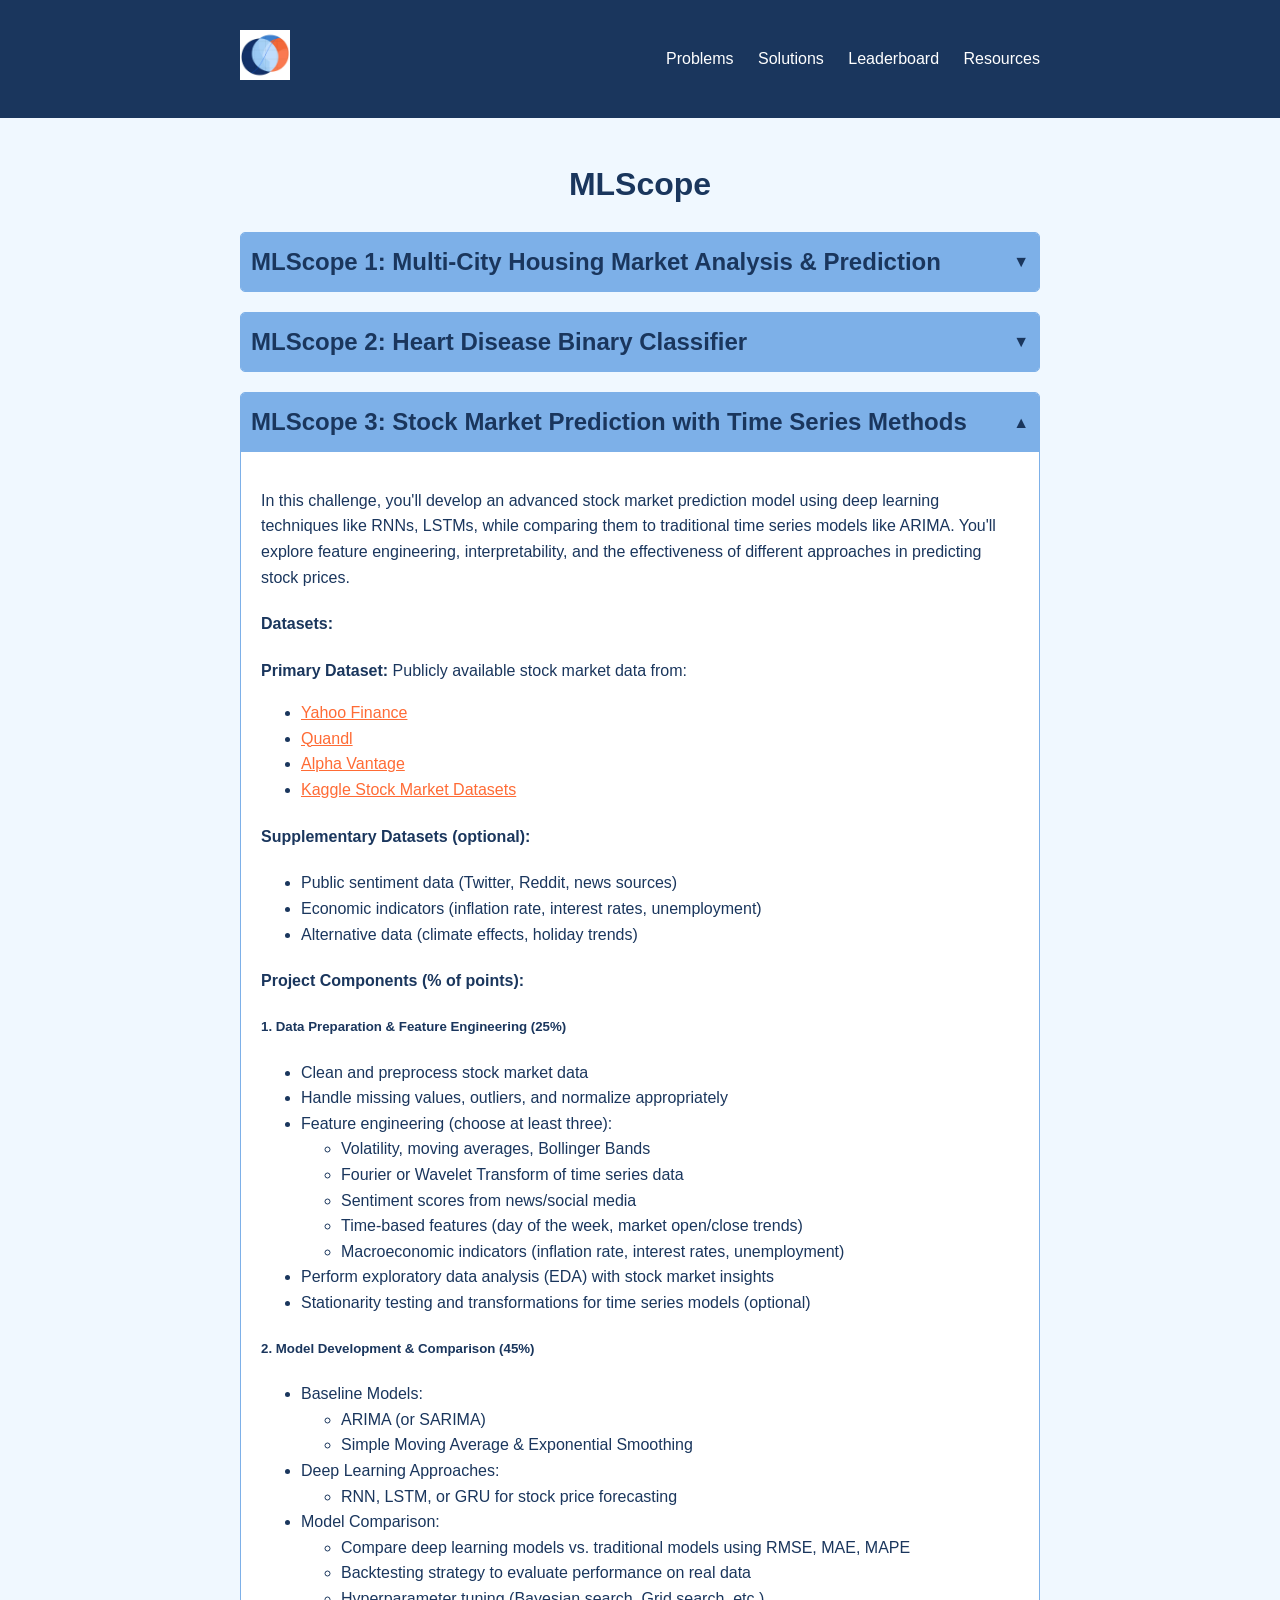
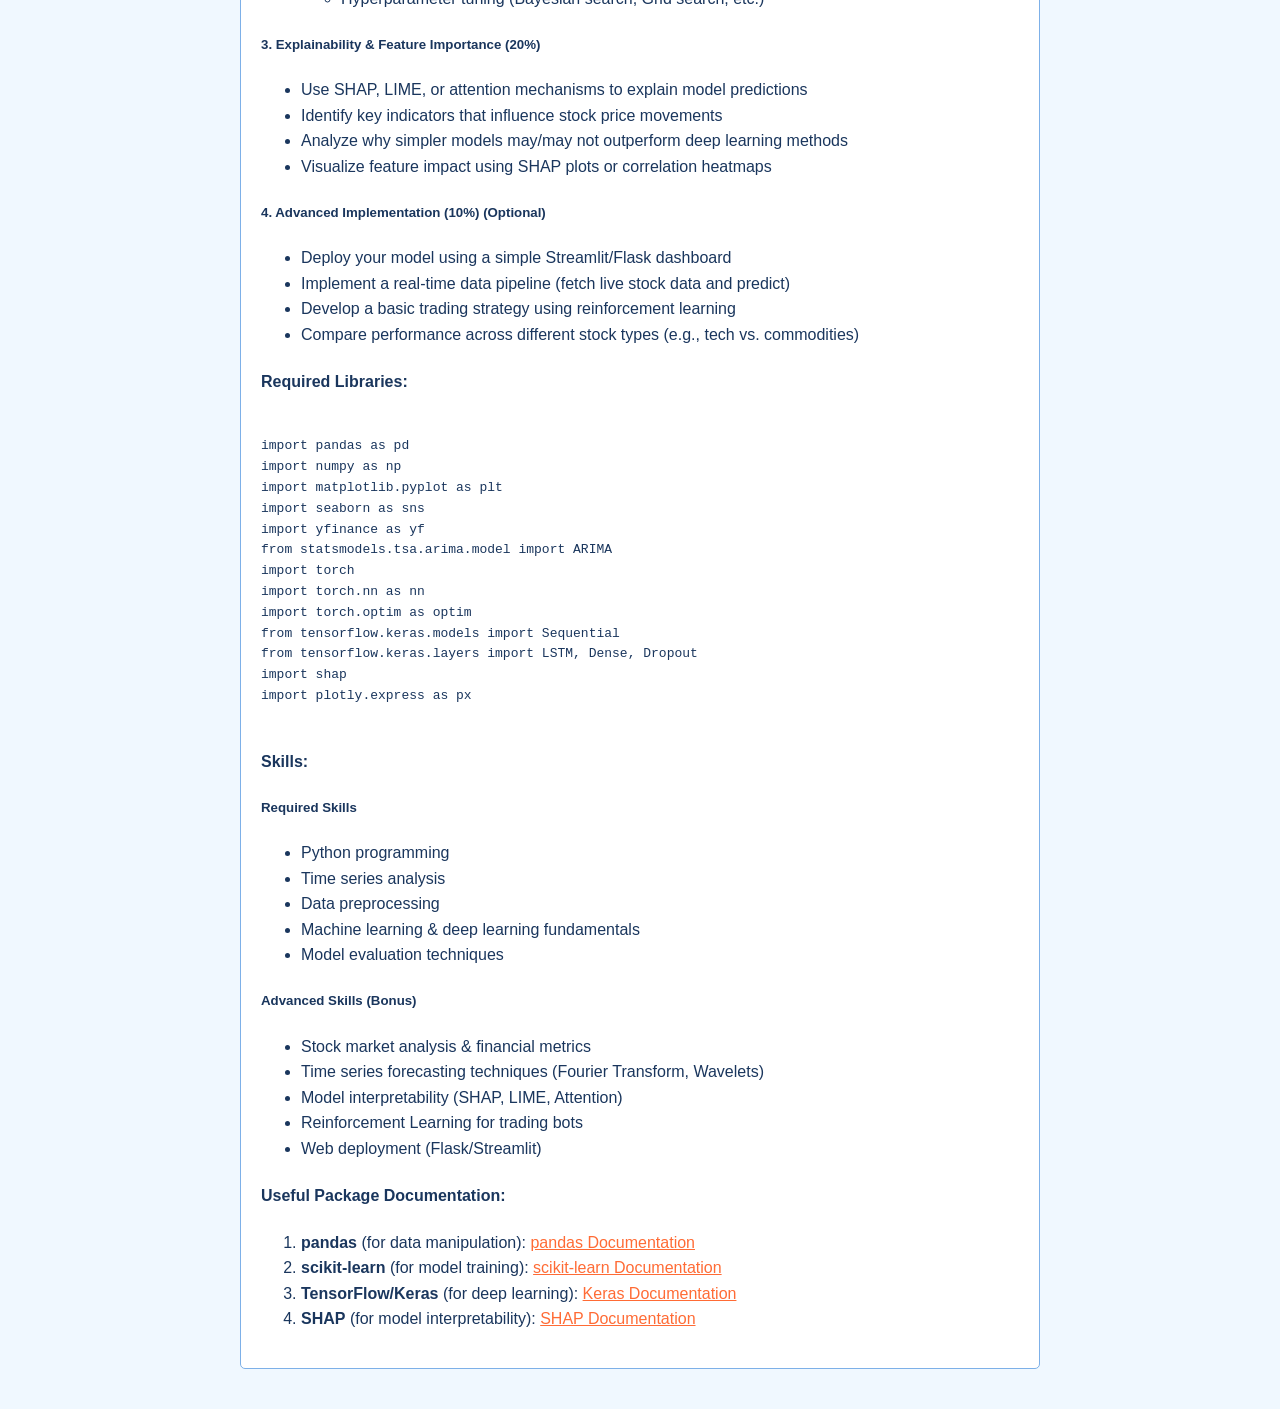
==== commit 9dfe9897: "mlscope3 sp25" ====
--- a/index.html
+++ b/index.html
@@ -182,13 +182,13 @@
 
     <div class="container">
       <h1>MLScope</h1>
-      <center>
+      <!-- <center>
         <a
           target="_blank"
           href="https://docs.google.com/forms/d/e/1FAIpQLSfWwMAcIFMMUgdK2Ytjw-Hp0toiM2ClmkuefOqUvolxdm29_g/viewform?usp=dialog"
           ><button class="btn">Challenge 2 Submission</button></a
         >
-      </center>
+      </center> -->
       <div id="content"></div>
     </div>
     <!-- <center>
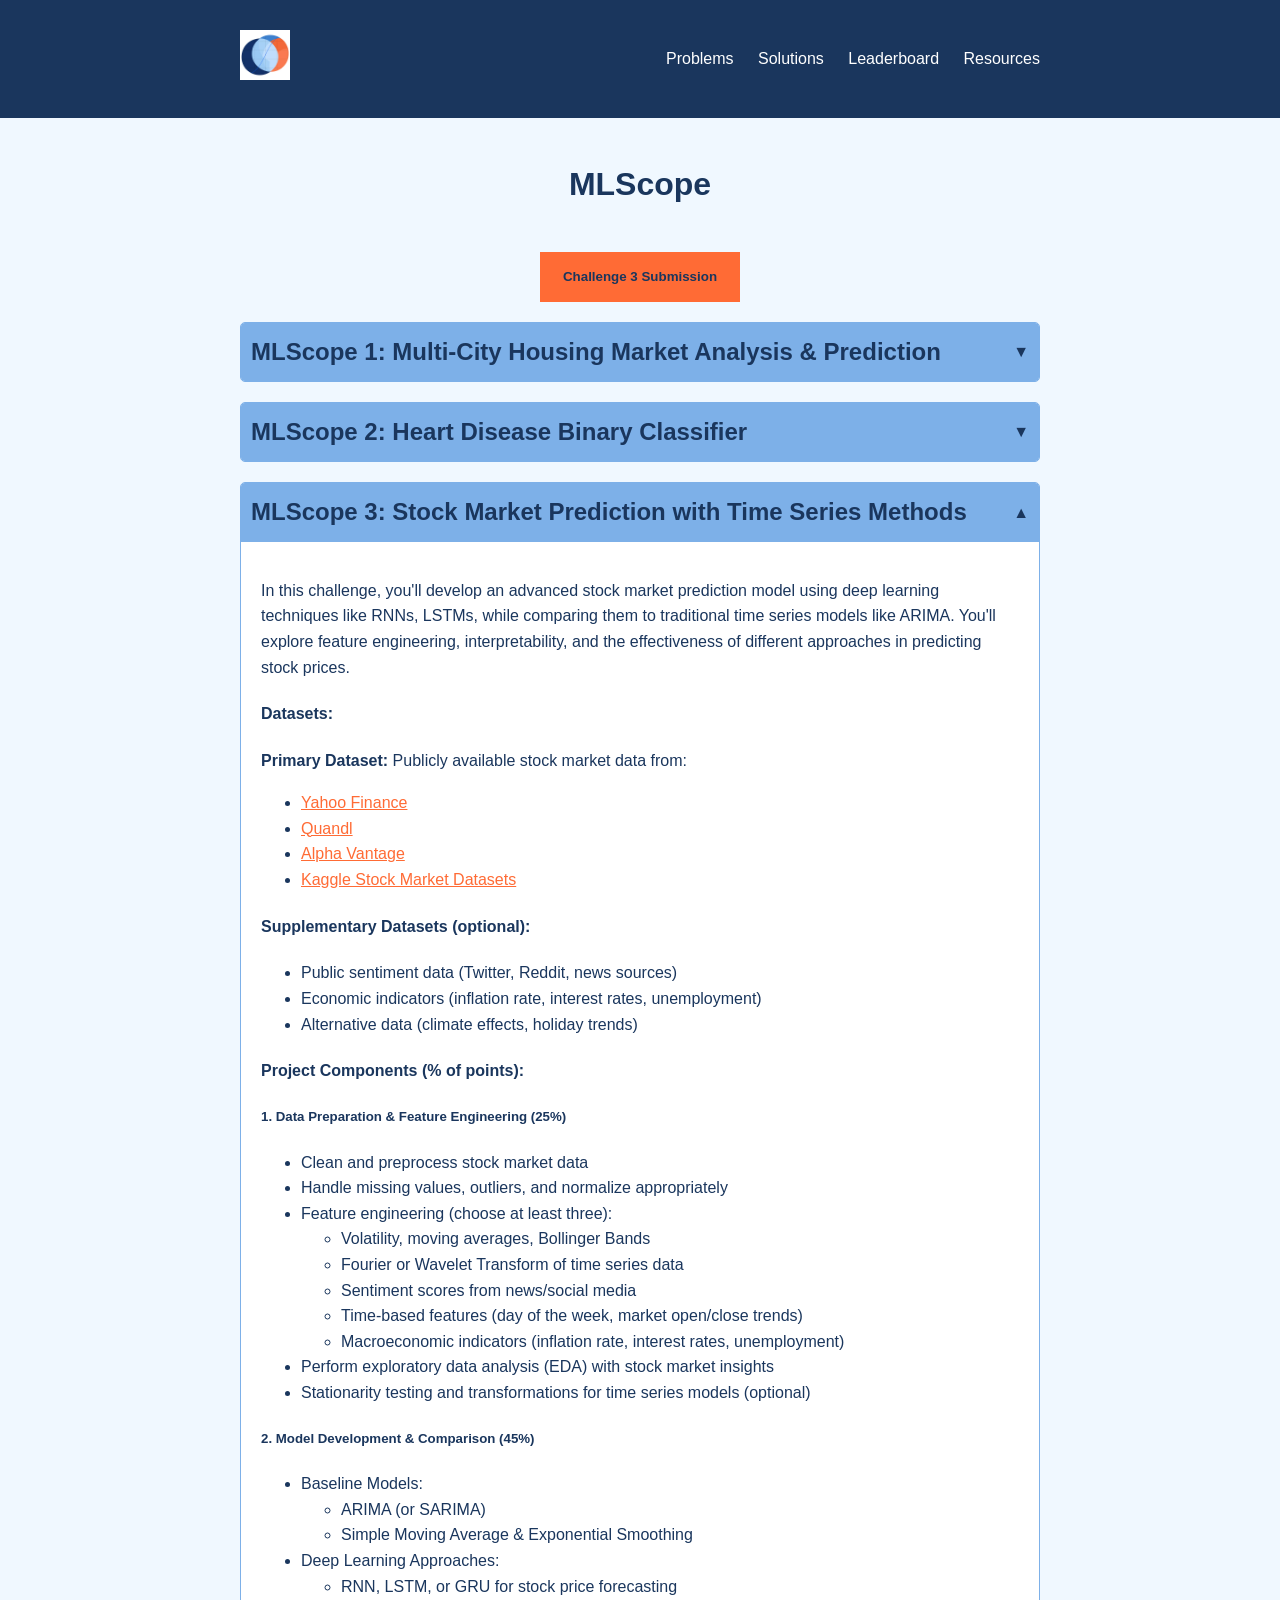
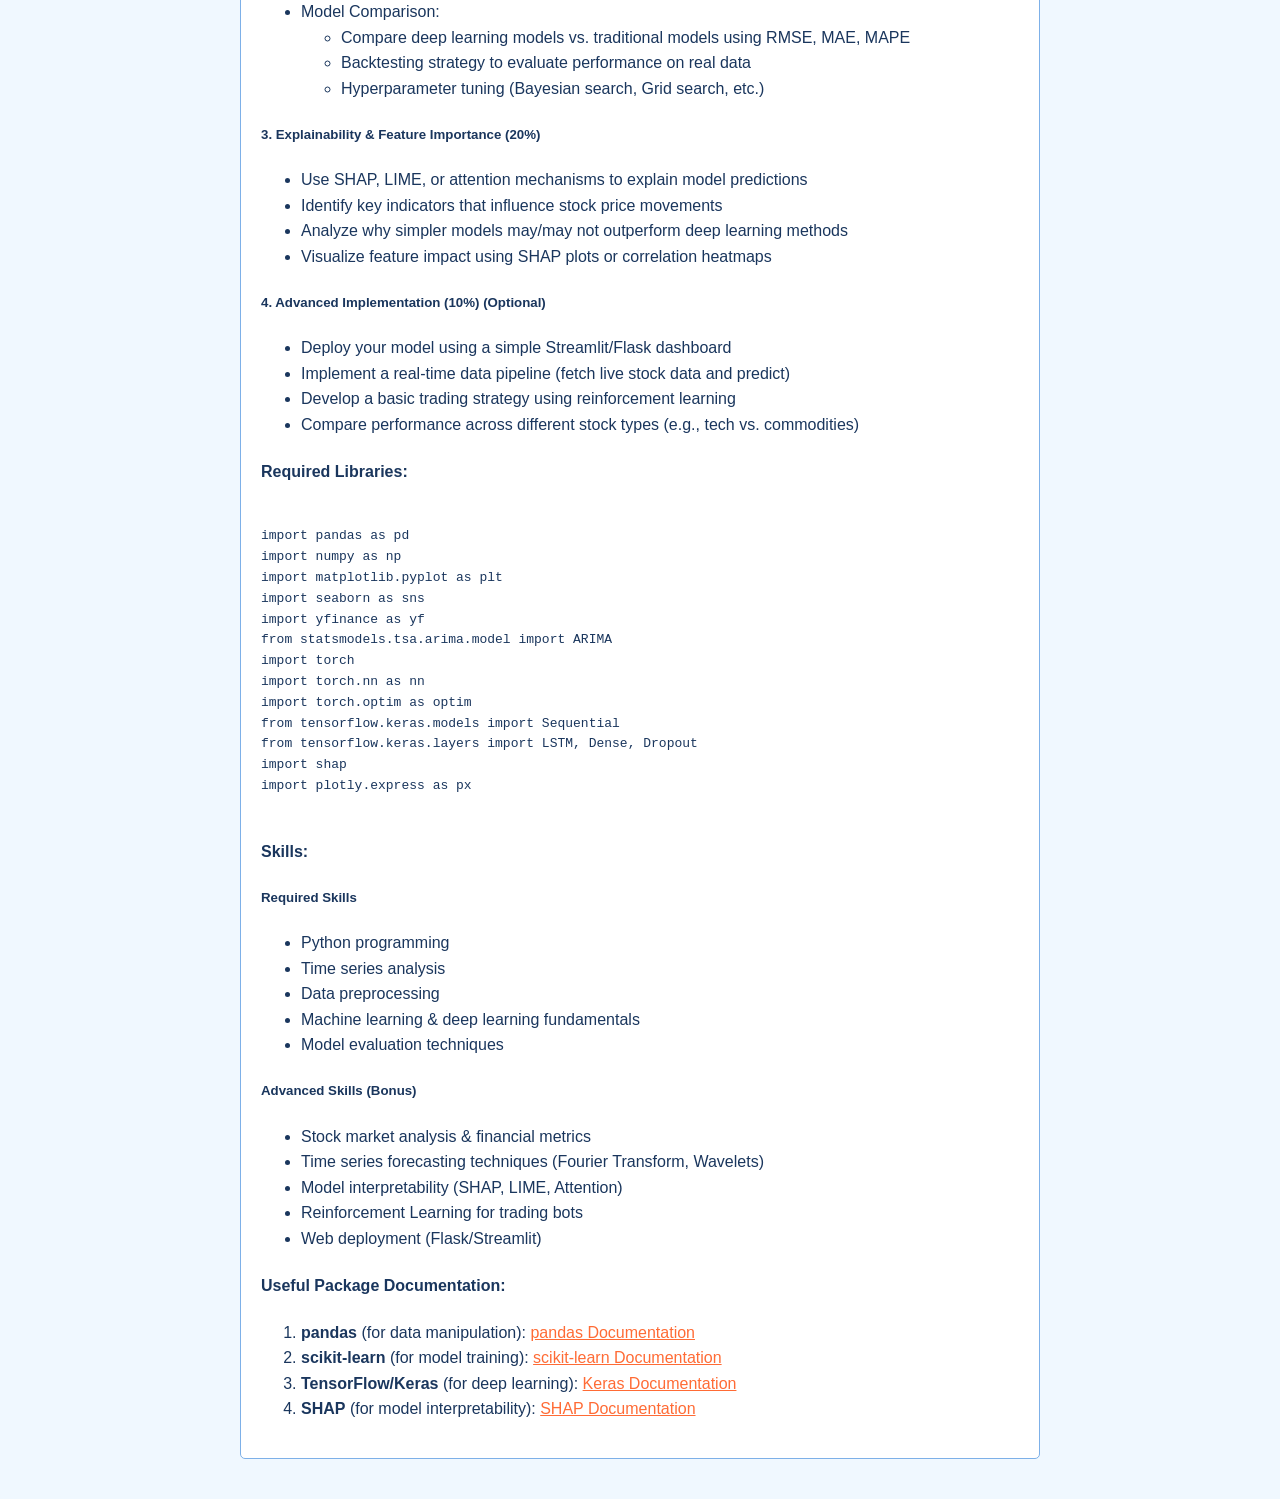
==== commit cb33189f: "s3" ====
--- a/index.html
+++ b/index.html
@@ -182,13 +182,11 @@
 
     <div class="container">
       <h1>MLScope</h1>
-      <!-- <center>
-        <a
-          target="_blank"
-          href="https://docs.google.com/forms/d/e/1FAIpQLSfWwMAcIFMMUgdK2Ytjw-Hp0toiM2ClmkuefOqUvolxdm29_g/viewform?usp=dialog"
-          ><button class="btn">Challenge 2 Submission</button></a
+      <center>
+        <a target="_blank" href="https://forms.gle/f6KSeTXnQsAuopAw9"
+          ><button class="btn">Challenge 3 Submission</button></a
         >
-      </center> -->
+      </center>
       <div id="content"></div>
     </div>
     <!-- <center>
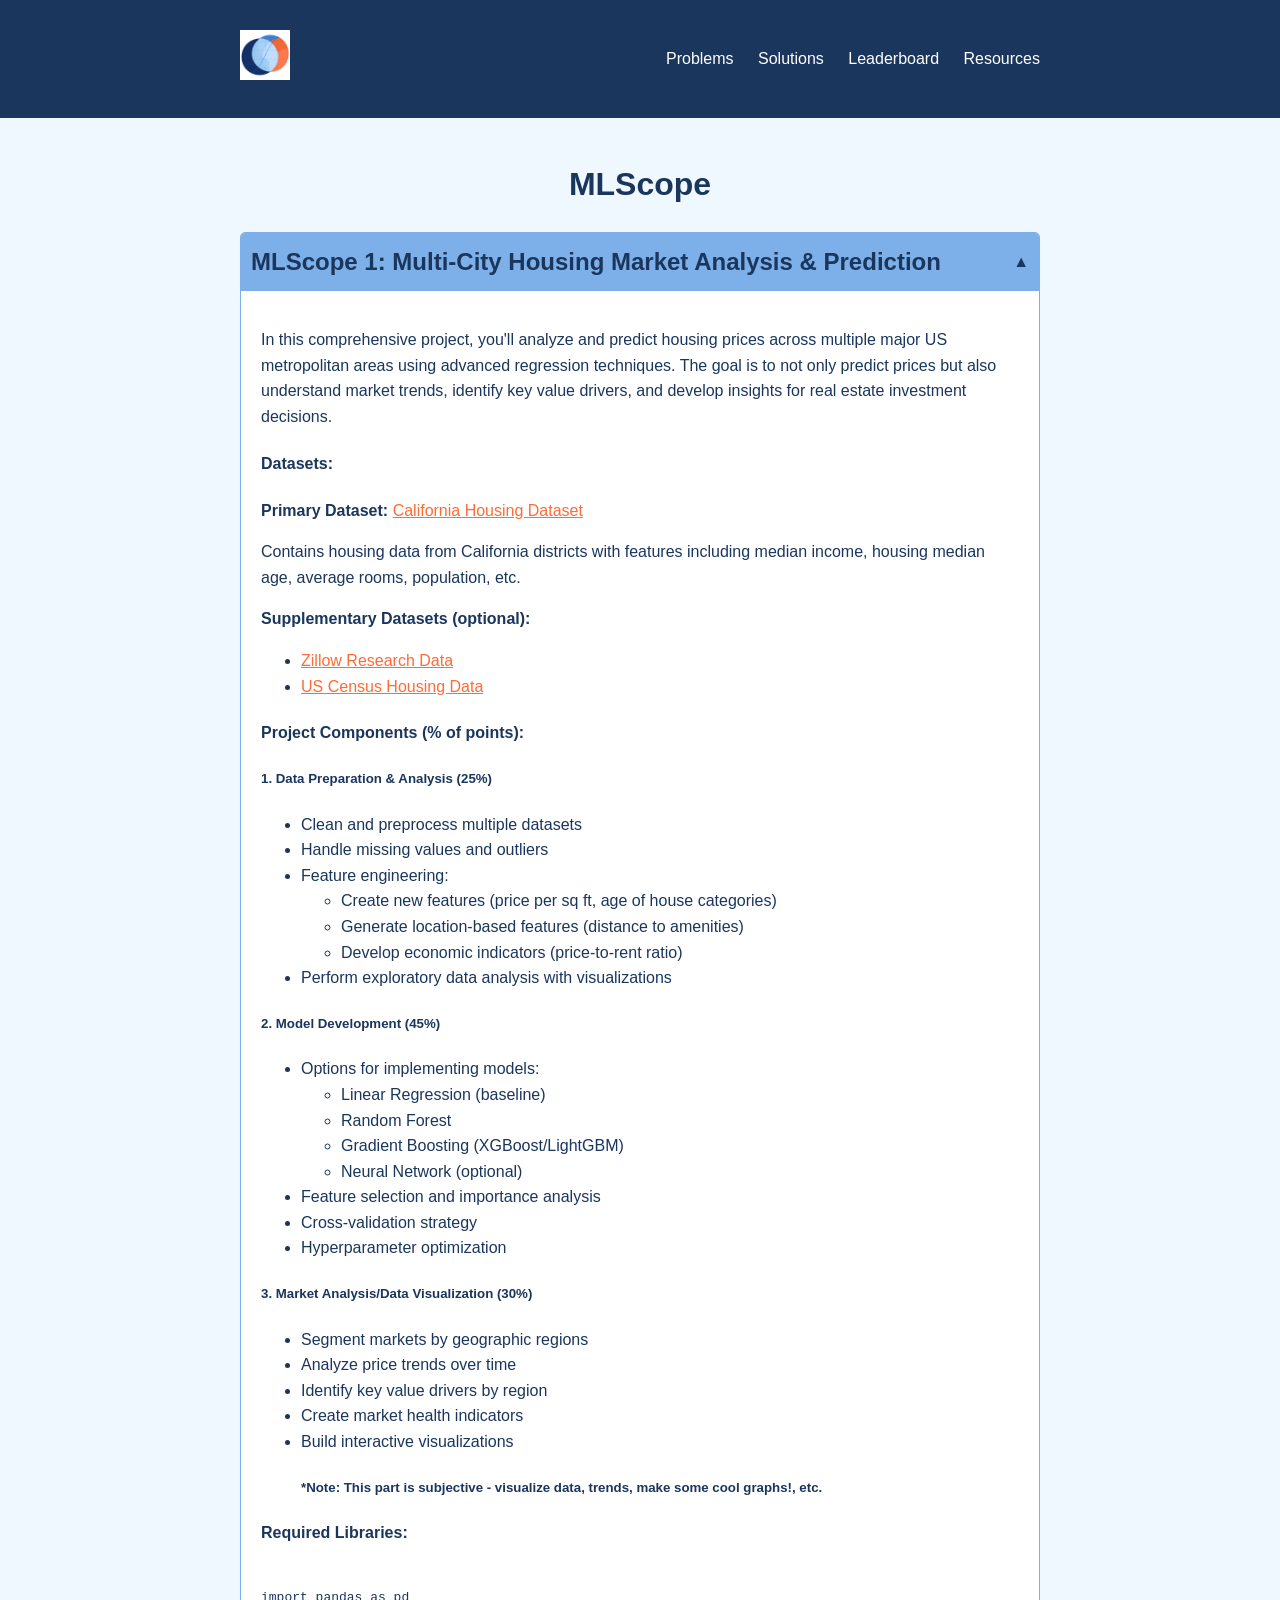
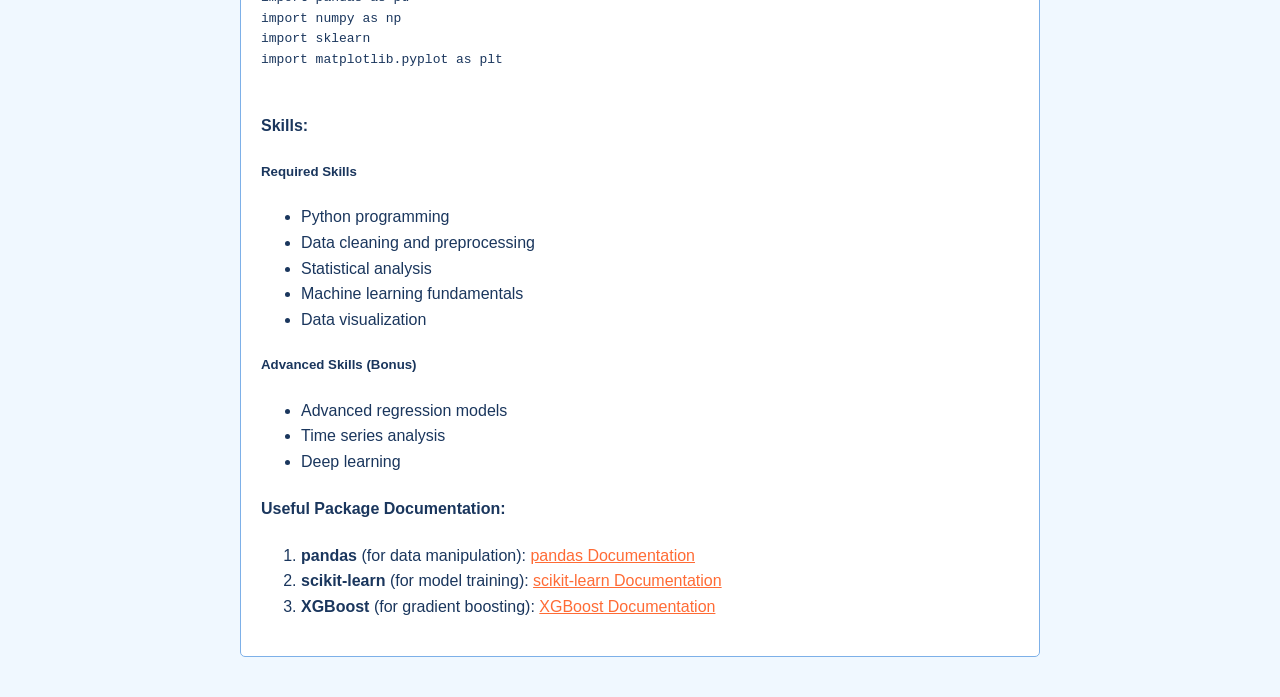
==== commit 05695136: "Update index.html Removed additional problems, and form submission button - pre first meeting for FA" ====
--- a/index.html
+++ b/index.html
@@ -182,11 +182,11 @@
 
     <div class="container">
       <h1>MLScope</h1>
-      <center>
+<!--       <center>
         <a target="_blank" href="https://forms.gle/f6KSeTXnQsAuopAw9"
           ><button class="btn">Challenge 3 Submission</button></a
         >
-      </center>
+      </center> -->
       <div id="content"></div>
     </div>
     <!-- <center>
@@ -514,251 +514,251 @@
         </ol>
     `,
         },
-        {
-          project: 2,
-          title: "Heart Disease Binary Classifier",
-          content: `
-         <p>In this comprehensive project, you'll build an advanced heart disease prediction system using classification algorithms. The goal is to accurately predict the presence of heart disease while understanding key risk factors, developing interpretable models, and creating an interactive system that could potentially aid medical professionals.</p>
-
-<p><strong>Primary Dataset:</strong> <a href="https://www.kaggle.com/datasets/johnsmith88/heart-disease-dataset" target="_blank" rel="noopener noreferrer">Heart Disease Classifier Dataset</a></p>
-<p>The dataset contains heart data attributes from four medical databases (Cleveland, Hungary, Switzerland, Long Beach). It has 1026 rows and 15 columns, covering features like age, sex, chest pain type, blood pressure, among others. The target column is the target variable, where 1 = heart disease and 0 = no heart disease.</p>
-
-<p><strong>Supplementary Datasets (optional):</strong></p>
-<ul>
-    <li><a href="https://www.kaggle.com/datasets/fedesoriano/heart-failure-prediction" target="_blank" rel="noopener noreferrer">Heart Failure Prediction Dataset</a></li>
-    <li><a href="https://www.kaggle.com/datasets/sulianova/cardiovascular-disease-dataset" target="_blank" rel="noopener noreferrer">Cardiovascular Disease Dataset</a></li>
-    <li><a href="https://www.cdc.gov/nchs/fastats/heart-disease.htm" target="_blank" rel="noopener noreferrer">CDC Heart Disease Statistics</a></li>
-</ul>
-
-<h4>Project Components (% of points):</h4>
-<h5>1. Data Preparation & Analysis (25%)</h5>
-<ul>
-    <li>Clean and preprocess the dataset</li>
-    <li>Handle missing values and outliers using medical domain knowledge</li>
-    <li>Feature engineering (optional):
-        <ul>
-            <li>Create new features (BMI, combined risk factors)</li>
-            <li>Develop risk index scores</li>
-            <li>Normalize/standardize features appropriately</li>
-        </ul>
-    </li>
-    <li>Perform exploratory data analysis with medical context</li>
-    <li>Analyze feature correlations</li>
-    <li>Apply feature selection methods</li>
-    <li>Address class imbalance if present (SMOTE, class weights) (optional)</li>
-</ul>
-
-<h5>2. Model Development (45%)</h5>
-<ul>
-    <li>Options for implementing models:
-        <ul>
-            <li>Logistic Regression (baseline with regularization)</li>
-            <li>Decision Trees</li>
-            <li>Random Fores</li>
-            <li>Support Vector Machines</li>
-            <li>Gradient Boosting (XGBoost/LightGBM)</li>
-            <li>Neural Networks</li>
-        </ul>
-    </li>
-    <li>Cross-validation strategy (stratified k-fold)</li>
-    <li>Hyperparameter optimization using grid/random/Bayesian search (optional)</li>
-    <li>ROC curve analysis and optimal threshold selectionn (optional)</li>
-    <li>Evaluation metrics other than accuracy (sensitivity, specificity, F1-score)</li>
-</ul>
-
-<h5>3. Clinical Relevance (20%)</h5>
-<ul>
-    <li>Analyze model performance across different demographic groups</li>
-    <li>Create visualizations showing how feature values impact risk</li>
-    <li>Analyze false positives and false negatives from a clinical perspective</li>
-    <li><h5>*Note: This part is subjective - visualize data, patient profiles, make some cool graphs!, etc.</h5></li>
-</ul>
-
-<h5>4. Advanced Implementation (10%) (optional)</h5>
-<ul>
-    <li>Develop a simple web application for model deployment</li>
-    <li>Add confidence intervals for predictions</li>
-    <li>Compare model performance with published medical studies</li>
-</ul>
-
-<h4>Useful Libraries:</h4>
-<pre><code>
-import pandas as pd
-import numpy as np
-import matplotlib.pyplot as plt
-import seaborn as sns
-from sklearn.model_selection import train_test_split, cross_val_score, GridSearchCV
-from sklearn.preprocessing import StandardScaler, OneHotEncoder
-from sklearn.linear_model import LogisticRegression
-from sklearn.ensemble import RandomForestClassifier, GradientBoostingClassifier
-from sklearn.svm import SVC
-from sklearn.metrics import accuracy_score, precision_score, recall_score, f1_score, roc_auc_score, confusion_matrix, classification_report
-import xgboost as xgb
-import shap
-import plotly.express as px
-</code></pre>
-
-<h4>Skills:</h4>
-<h5>Required Skills</h5>
-<ul>
-    <li>Python programming</li>
-    <li>Data cleaning and preprocessing</li>
-    <li>Statistical analysis</li>
-    <li>Machine learning fundamentals</li>
-    <li>Classification algorithms</li>
-    <li>Model evaluation techniques</li>
-</ul>
-
-<h5>Advanced Skills (Bonus)</h5>
-<ul>
-    <li>Advanced classification models</li>
-    <li>Model interpretability techniques (eg. Identify what 3 features that lead to the classification decision)</li>
-    <li>Healthcare analytics</li>
-    <li>Deep learning for tabular data</li>
-    <li>Web application development (Flask/Streamlit)</li>
-    <li>Fairness and bias analysis in healthcare models</li>
-    <li>Deployment strategies for healthcare applications</li>
-    <li>Feature importance visualization</li>
-</ul>
-
-<h4>Useful Package Documentation:</h4>
-<ol>
-    <li><strong>NumPy</strong> (for numerical computations): <a href="https://numpy.org/doc/" target="_blank" rel="noopener noreferrer">NumPy Documentation</a></li>
-    <li><strong>pandas</strong> (for data manipulation): <a href="https://pandas.pydata.org/docs/" target="_blank" rel="noopener noreferrer">pandas Documentation</a></li>
-    <li><strong>scikit-learn</strong> (for model training and evaluation): <a href="https://scikit-learn.org/stable/documentation.html" target="_blank" rel="noopener noreferrer">scikit-learn Documentation</a></li>
-    <li><strong>matplotlib</strong> (for data visualization): <a href="https://matplotlib.org/stable/contents.html" target="_blank" rel="noopener noreferrer">matplotlib Documentation</a></li>
-    <li><strong>XGBoost</strong> (for gradient boosting): <a href="https://xgboost.readthedocs.io/" target="_blank" rel="noopener noreferrer">XGBoost Documentation</a></li>
-    <li><strong>SHAP</strong> (for model interpretability): <a href="https://shap.readthedocs.io/" target="_blank" rel="noopener noreferrer">SHAP Documentation</a></li>
-    <li><strong>Streamlit</strong> (for creating dashboards): <a href="https://docs.streamlit.io/" target="_blank" rel="noopener noreferrer">Streamlit Documentation</a></li>
-    <li><strong>Plotly</strong> (for interactive visualizations): <a href="https://plotly.com/python/" target="_blank" rel="noopener noreferrer">Plotly Documentation</a></li>
-    <li><strong>Flask</strong> (for web applications): <a href="https://flask.palletsprojects.com/" target="_blank" rel="noopener noreferrer">Flask Documentation</a></li>
-</ol>
-         `,
-        },
-        {
-          project: 3,
-          title: "Stock Market Prediction with Time Series Methods",
-          content: `
-    <p>In this challenge, you'll develop an advanced stock market prediction model using deep learning techniques like RNNs, LSTMs, while comparing them to traditional time series models like ARIMA. You'll explore feature engineering, interpretability, and the effectiveness of different approaches in predicting stock prices.</p>
-
-    <h4>Datasets:</h4>
-    <p><strong>Primary Dataset:</strong> Publicly available stock market data from:</p>
-    <ul>
-      <li><a href="https://finance.yahoo.com/" target="_blank" rel="noopener noreferrer">Yahoo Finance</a></li>
-      <li><a href="https://www.quandl.com/" target="_blank" rel="noopener noreferrer">Quandl</a></li>
-      <li><a href="https://www.alphavantage.co/" target="_blank" rel="noopener noreferrer">Alpha Vantage</a></li>
-      <li><a href="https://www.kaggle.com/" target="_blank" rel="noopener noreferrer">Kaggle Stock Market Datasets</a></li>
-    </ul>
-
-    <h4>Supplementary Datasets (optional):</h4>
-    <ul>
-      <li>Public sentiment data (Twitter, Reddit, news sources)</li>
-      <li>Economic indicators (inflation rate, interest rates, unemployment)</li>
-      <li>Alternative data (climate effects, holiday trends)</li>
-    </ul>
-
-    <h4>Project Components (% of points):</h4>
+//         {
+//           project: 2,
+//           title: "Heart Disease Binary Classifier",
+//           content: `
+//          <p>In this comprehensive project, you'll build an advanced heart disease prediction system using classification algorithms. The goal is to accurately predict the presence of heart disease while understanding key risk factors, developing interpretable models, and creating an interactive system that could potentially aid medical professionals.</p>
+
+// <p><strong>Primary Dataset:</strong> <a href="https://www.kaggle.com/datasets/johnsmith88/heart-disease-dataset" target="_blank" rel="noopener noreferrer">Heart Disease Classifier Dataset</a></p>
+// <p>The dataset contains heart data attributes from four medical databases (Cleveland, Hungary, Switzerland, Long Beach). It has 1026 rows and 15 columns, covering features like age, sex, chest pain type, blood pressure, among others. The target column is the target variable, where 1 = heart disease and 0 = no heart disease.</p>
+
+// <p><strong>Supplementary Datasets (optional):</strong></p>
+// <ul>
+//     <li><a href="https://www.kaggle.com/datasets/fedesoriano/heart-failure-prediction" target="_blank" rel="noopener noreferrer">Heart Failure Prediction Dataset</a></li>
+//     <li><a href="https://www.kaggle.com/datasets/sulianova/cardiovascular-disease-dataset" target="_blank" rel="noopener noreferrer">Cardiovascular Disease Dataset</a></li>
+//     <li><a href="https://www.cdc.gov/nchs/fastats/heart-disease.htm" target="_blank" rel="noopener noreferrer">CDC Heart Disease Statistics</a></li>
+// </ul>
+
+// <h4>Project Components (% of points):</h4>
+// <h5>1. Data Preparation & Analysis (25%)</h5>
+// <ul>
+//     <li>Clean and preprocess the dataset</li>
+//     <li>Handle missing values and outliers using medical domain knowledge</li>
+//     <li>Feature engineering (optional):
+//         <ul>
+//             <li>Create new features (BMI, combined risk factors)</li>
+//             <li>Develop risk index scores</li>
+//             <li>Normalize/standardize features appropriately</li>
+//         </ul>
+//     </li>
+//     <li>Perform exploratory data analysis with medical context</li>
+//     <li>Analyze feature correlations</li>
+//     <li>Apply feature selection methods</li>
+//     <li>Address class imbalance if present (SMOTE, class weights) (optional)</li>
+// </ul>
+
+// <h5>2. Model Development (45%)</h5>
+// <ul>
+//     <li>Options for implementing models:
+//         <ul>
+//             <li>Logistic Regression (baseline with regularization)</li>
+//             <li>Decision Trees</li>
+//             <li>Random Fores</li>
+//             <li>Support Vector Machines</li>
+//             <li>Gradient Boosting (XGBoost/LightGBM)</li>
+//             <li>Neural Networks</li>
+//         </ul>
+//     </li>
+//     <li>Cross-validation strategy (stratified k-fold)</li>
+//     <li>Hyperparameter optimization using grid/random/Bayesian search (optional)</li>
+//     <li>ROC curve analysis and optimal threshold selectionn (optional)</li>
+//     <li>Evaluation metrics other than accuracy (sensitivity, specificity, F1-score)</li>
+// </ul>
+
+// <h5>3. Clinical Relevance (20%)</h5>
+// <ul>
+//     <li>Analyze model performance across different demographic groups</li>
+//     <li>Create visualizations showing how feature values impact risk</li>
+//     <li>Analyze false positives and false negatives from a clinical perspective</li>
+//     <li><h5>*Note: This part is subjective - visualize data, patient profiles, make some cool graphs!, etc.</h5></li>
+// </ul>
+
+// <h5>4. Advanced Implementation (10%) (optional)</h5>
+// <ul>
+//     <li>Develop a simple web application for model deployment</li>
+//     <li>Add confidence intervals for predictions</li>
+//     <li>Compare model performance with published medical studies</li>
+// </ul>
+
+// <h4>Useful Libraries:</h4>
+// <pre><code>
+// import pandas as pd
+// import numpy as np
+// import matplotlib.pyplot as plt
+// import seaborn as sns
+// from sklearn.model_selection import train_test_split, cross_val_score, GridSearchCV
+// from sklearn.preprocessing import StandardScaler, OneHotEncoder
+// from sklearn.linear_model import LogisticRegression
+// from sklearn.ensemble import RandomForestClassifier, GradientBoostingClassifier
+// from sklearn.svm import SVC
+// from sklearn.metrics import accuracy_score, precision_score, recall_score, f1_score, roc_auc_score, confusion_matrix, classification_report
+// import xgboost as xgb
+// import shap
+// import plotly.express as px
+// </code></pre>
+
+// <h4>Skills:</h4>
+// <h5>Required Skills</h5>
+// <ul>
+//     <li>Python programming</li>
+//     <li>Data cleaning and preprocessing</li>
+//     <li>Statistical analysis</li>
+//     <li>Machine learning fundamentals</li>
+//     <li>Classification algorithms</li>
+//     <li>Model evaluation techniques</li>
+// </ul>
+
+// <h5>Advanced Skills (Bonus)</h5>
+// <ul>
+//     <li>Advanced classification models</li>
+//     <li>Model interpretability techniques (eg. Identify what 3 features that lead to the classification decision)</li>
+//     <li>Healthcare analytics</li>
+//     <li>Deep learning for tabular data</li>
+//     <li>Web application development (Flask/Streamlit)</li>
+//     <li>Fairness and bias analysis in healthcare models</li>
+//     <li>Deployment strategies for healthcare applications</li>
+//     <li>Feature importance visualization</li>
+// </ul>
+
+// <h4>Useful Package Documentation:</h4>
+// <ol>
+//     <li><strong>NumPy</strong> (for numerical computations): <a href="https://numpy.org/doc/" target="_blank" rel="noopener noreferrer">NumPy Documentation</a></li>
+//     <li><strong>pandas</strong> (for data manipulation): <a href="https://pandas.pydata.org/docs/" target="_blank" rel="noopener noreferrer">pandas Documentation</a></li>
+//     <li><strong>scikit-learn</strong> (for model training and evaluation): <a href="https://scikit-learn.org/stable/documentation.html" target="_blank" rel="noopener noreferrer">scikit-learn Documentation</a></li>
+//     <li><strong>matplotlib</strong> (for data visualization): <a href="https://matplotlib.org/stable/contents.html" target="_blank" rel="noopener noreferrer">matplotlib Documentation</a></li>
+//     <li><strong>XGBoost</strong> (for gradient boosting): <a href="https://xgboost.readthedocs.io/" target="_blank" rel="noopener noreferrer">XGBoost Documentation</a></li>
+//     <li><strong>SHAP</strong> (for model interpretability): <a href="https://shap.readthedocs.io/" target="_blank" rel="noopener noreferrer">SHAP Documentation</a></li>
+//     <li><strong>Streamlit</strong> (for creating dashboards): <a href="https://docs.streamlit.io/" target="_blank" rel="noopener noreferrer">Streamlit Documentation</a></li>
+//     <li><strong>Plotly</strong> (for interactive visualizations): <a href="https://plotly.com/python/" target="_blank" rel="noopener noreferrer">Plotly Documentation</a></li>
+//     <li><strong>Flask</strong> (for web applications): <a href="https://flask.palletsprojects.com/" target="_blank" rel="noopener noreferrer">Flask Documentation</a></li>
+// </ol>
+//          `,
+//         },
+//         {
+//           project: 3,
+//           title: "Stock Market Prediction with Time Series Methods",
+//           content: `
+//     <p>In this challenge, you'll develop an advanced stock market prediction model using deep learning techniques like RNNs, LSTMs, while comparing them to traditional time series models like ARIMA. You'll explore feature engineering, interpretability, and the effectiveness of different approaches in predicting stock prices.</p>
+
+//     <h4>Datasets:</h4>
+//     <p><strong>Primary Dataset:</strong> Publicly available stock market data from:</p>
+//     <ul>
+//       <li><a href="https://finance.yahoo.com/" target="_blank" rel="noopener noreferrer">Yahoo Finance</a></li>
+//       <li><a href="https://www.quandl.com/" target="_blank" rel="noopener noreferrer">Quandl</a></li>
+//       <li><a href="https://www.alphavantage.co/" target="_blank" rel="noopener noreferrer">Alpha Vantage</a></li>
+//       <li><a href="https://www.kaggle.com/" target="_blank" rel="noopener noreferrer">Kaggle Stock Market Datasets</a></li>
+//     </ul>
+
+//     <h4>Supplementary Datasets (optional):</h4>
+//     <ul>
+//       <li>Public sentiment data (Twitter, Reddit, news sources)</li>
+//       <li>Economic indicators (inflation rate, interest rates, unemployment)</li>
+//       <li>Alternative data (climate effects, holiday trends)</li>
+//     </ul>
+
+//     <h4>Project Components (% of points):</h4>
     
-    <h5>1. Data Preparation & Feature Engineering (25%)</h5>
-    <ul>
-      <li>Clean and preprocess stock market data</li>
-      <li>Handle missing values, outliers, and normalize appropriately</li>
-      <li>Feature engineering (choose at least three):
-        <ul>
-          <li>Volatility, moving averages, Bollinger Bands</li>
-          <li>Fourier or Wavelet Transform of time series data</li>
-          <li>Sentiment scores from news/social media</li>
-          <li>Time-based features (day of the week, market open/close trends)</li>
-          <li>Macroeconomic indicators (inflation rate, interest rates, unemployment)</li>
-        </ul>
-      </li>
-      <li>Perform exploratory data analysis (EDA) with stock market insights</li>
-      <li>Stationarity testing and transformations for time series models (optional)</li>
-    </ul>
-
-    <h5>2. Model Development & Comparison (45%)</h5>
-    <ul>
-      <li>Baseline Models:
-        <ul>
-          <li>ARIMA (or SARIMA)</li>
-          <li>Simple Moving Average & Exponential Smoothing</li>
-        </ul>
-      </li>
-      <li>Deep Learning Approaches:
-        <ul>
-          <li>RNN, LSTM, or GRU for stock price forecasting</li>
-        </ul>
-      </li>
-      <li>Model Comparison:
-        <ul>
-          <li>Compare deep learning models vs. traditional models using RMSE, MAE, MAPE</li>
-          <li>Backtesting strategy to evaluate performance on real data</li>
-          <li>Hyperparameter tuning (Bayesian search, Grid search, etc.)</li>
-        </ul>
-      </li>
-    </ul>
-
-    <h5>3. Explainability & Feature Importance (20%)</h5>
-    <ul>
-      <li>Use SHAP, LIME, or attention mechanisms to explain model predictions</li>
-      <li>Identify key indicators that influence stock price movements</li>
-      <li>Analyze why simpler models may/may not outperform deep learning methods</li>
-      <li>Visualize feature impact using SHAP plots or correlation heatmaps</li>
-    </ul>
-
-    <h5>4. Advanced Implementation (10%) (Optional)</h5>
-    <ul>
-      <li>Deploy your model using a simple Streamlit/Flask dashboard</li>
-      <li>Implement a real-time data pipeline (fetch live stock data and predict)</li>
-      <li>Develop a basic trading strategy using reinforcement learning</li>
-      <li>Compare performance across different stock types (e.g., tech vs. commodities)</li>
-    </ul>
-
-    <h4>Required Libraries:</h4>
-    <pre><code>
-import pandas as pd
-import numpy as np
-import matplotlib.pyplot as plt
-import seaborn as sns
-import yfinance as yf
-from statsmodels.tsa.arima.model import ARIMA
-import torch
-import torch.nn as nn
-import torch.optim as optim
-from tensorflow.keras.models import Sequential
-from tensorflow.keras.layers import LSTM, Dense, Dropout
-import shap
-import plotly.express as px
-    </code></pre>
-
-    <h4>Skills:</h4>
-    <h5>Required Skills</h5>
-    <ul>
-      <li>Python programming</li>
-      <li>Time series analysis</li>
-      <li>Data preprocessing</li>
-      <li>Machine learning & deep learning fundamentals</li>
-      <li>Model evaluation techniques</li>
-    </ul>
-
-    <h5>Advanced Skills (Bonus)</h5>
-    <ul>
-      <li>Stock market analysis & financial metrics</li>
-      <li>Time series forecasting techniques (Fourier Transform, Wavelets)</li>
-      <li>Model interpretability (SHAP, LIME, Attention)</li>
-      <li>Reinforcement Learning for trading bots</li>
-      <li>Web deployment (Flask/Streamlit)</li>
-    </ul>
-
-    <h4>Useful Package Documentation:</h4>
-    <ol>
-      <li><strong>pandas</strong> (for data manipulation): <a href="https://pandas.pydata.org/docs/" target="_blank" rel="noopener noreferrer">pandas Documentation</a></li>
-      <li><strong>scikit-learn</strong> (for model training): <a href="https://scikit-learn.org/stable/documentation.html" target="_blank" rel="noopener noreferrer">scikit-learn Documentation</a></li>
-      <li><strong>TensorFlow/Keras</strong> (for deep learning): <a href="https://www.tensorflow.org/guide/keras" target="_blank" rel="noopener noreferrer">Keras Documentation</a></li>
-      <li><strong>SHAP</strong> (for model interpretability): <a href="https://shap.readthedocs.io/" target="_blank" rel="noopener noreferrer">SHAP Documentation</a></li>
-    </ol>
-  `,
-        },
+//     <h5>1. Data Preparation & Feature Engineering (25%)</h5>
+//     <ul>
+//       <li>Clean and preprocess stock market data</li>
+//       <li>Handle missing values, outliers, and normalize appropriately</li>
+//       <li>Feature engineering (choose at least three):
+//         <ul>
+//           <li>Volatility, moving averages, Bollinger Bands</li>
+//           <li>Fourier or Wavelet Transform of time series data</li>
+//           <li>Sentiment scores from news/social media</li>
+//           <li>Time-based features (day of the week, market open/close trends)</li>
+//           <li>Macroeconomic indicators (inflation rate, interest rates, unemployment)</li>
+//         </ul>
+//       </li>
+//       <li>Perform exploratory data analysis (EDA) with stock market insights</li>
+//       <li>Stationarity testing and transformations for time series models (optional)</li>
+//     </ul>
+
+//     <h5>2. Model Development & Comparison (45%)</h5>
+//     <ul>
+//       <li>Baseline Models:
+//         <ul>
+//           <li>ARIMA (or SARIMA)</li>
+//           <li>Simple Moving Average & Exponential Smoothing</li>
+//         </ul>
+//       </li>
+//       <li>Deep Learning Approaches:
+//         <ul>
+//           <li>RNN, LSTM, or GRU for stock price forecasting</li>
+//         </ul>
+//       </li>
+//       <li>Model Comparison:
+//         <ul>
+//           <li>Compare deep learning models vs. traditional models using RMSE, MAE, MAPE</li>
+//           <li>Backtesting strategy to evaluate performance on real data</li>
+//           <li>Hyperparameter tuning (Bayesian search, Grid search, etc.)</li>
+//         </ul>
+//       </li>
+//     </ul>
+
+//     <h5>3. Explainability & Feature Importance (20%)</h5>
+//     <ul>
+//       <li>Use SHAP, LIME, or attention mechanisms to explain model predictions</li>
+//       <li>Identify key indicators that influence stock price movements</li>
+//       <li>Analyze why simpler models may/may not outperform deep learning methods</li>
+//       <li>Visualize feature impact using SHAP plots or correlation heatmaps</li>
+//     </ul>
+
+//     <h5>4. Advanced Implementation (10%) (Optional)</h5>
+//     <ul>
+//       <li>Deploy your model using a simple Streamlit/Flask dashboard</li>
+//       <li>Implement a real-time data pipeline (fetch live stock data and predict)</li>
+//       <li>Develop a basic trading strategy using reinforcement learning</li>
+//       <li>Compare performance across different stock types (e.g., tech vs. commodities)</li>
+//     </ul>
+
+//     <h4>Required Libraries:</h4>
+//     <pre><code>
+// import pandas as pd
+// import numpy as np
+// import matplotlib.pyplot as plt
+// import seaborn as sns
+// import yfinance as yf
+// from statsmodels.tsa.arima.model import ARIMA
+// import torch
+// import torch.nn as nn
+// import torch.optim as optim
+// from tensorflow.keras.models import Sequential
+// from tensorflow.keras.layers import LSTM, Dense, Dropout
+// import shap
+// import plotly.express as px
+//     </code></pre>
+
+//     <h4>Skills:</h4>
+//     <h5>Required Skills</h5>
+//     <ul>
+//       <li>Python programming</li>
+//       <li>Time series analysis</li>
+//       <li>Data preprocessing</li>
+//       <li>Machine learning & deep learning fundamentals</li>
+//       <li>Model evaluation techniques</li>
+//     </ul>
+
+//     <h5>Advanced Skills (Bonus)</h5>
+//     <ul>
+//       <li>Stock market analysis & financial metrics</li>
+//       <li>Time series forecasting techniques (Fourier Transform, Wavelets)</li>
+//       <li>Model interpretability (SHAP, LIME, Attention)</li>
+//       <li>Reinforcement Learning for trading bots</li>
+//       <li>Web deployment (Flask/Streamlit)</li>
+//     </ul>
+
+//     <h4>Useful Package Documentation:</h4>
+//     <ol>
+//       <li><strong>pandas</strong> (for data manipulation): <a href="https://pandas.pydata.org/docs/" target="_blank" rel="noopener noreferrer">pandas Documentation</a></li>
+//       <li><strong>scikit-learn</strong> (for model training): <a href="https://scikit-learn.org/stable/documentation.html" target="_blank" rel="noopener noreferrer">scikit-learn Documentation</a></li>
+//       <li><strong>TensorFlow/Keras</strong> (for deep learning): <a href="https://www.tensorflow.org/guide/keras" target="_blank" rel="noopener noreferrer">Keras Documentation</a></li>
+//       <li><strong>SHAP</strong> (for model interpretability): <a href="https://shap.readthedocs.io/" target="_blank" rel="noopener noreferrer">SHAP Documentation</a></li>
+//     </ol>
+//   `,
+//         },
       ];
       const solutionsData = [];
 
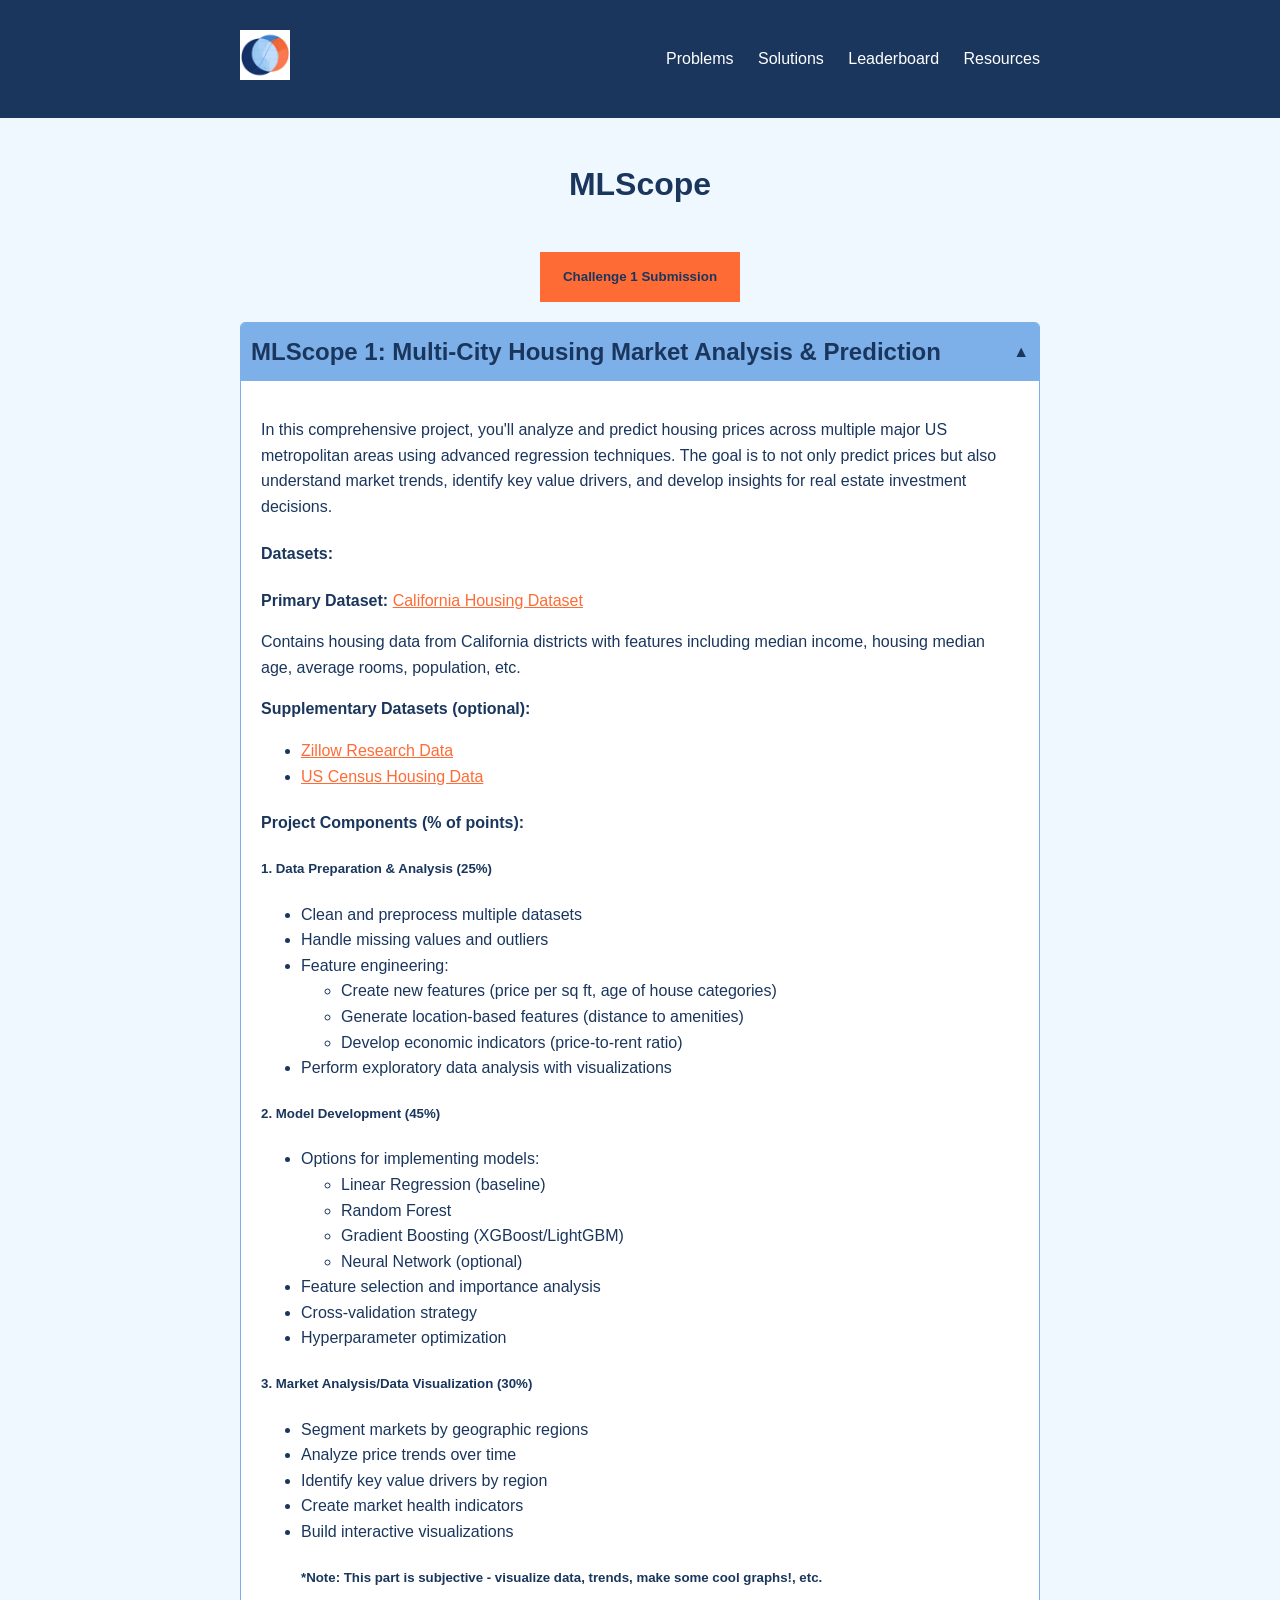
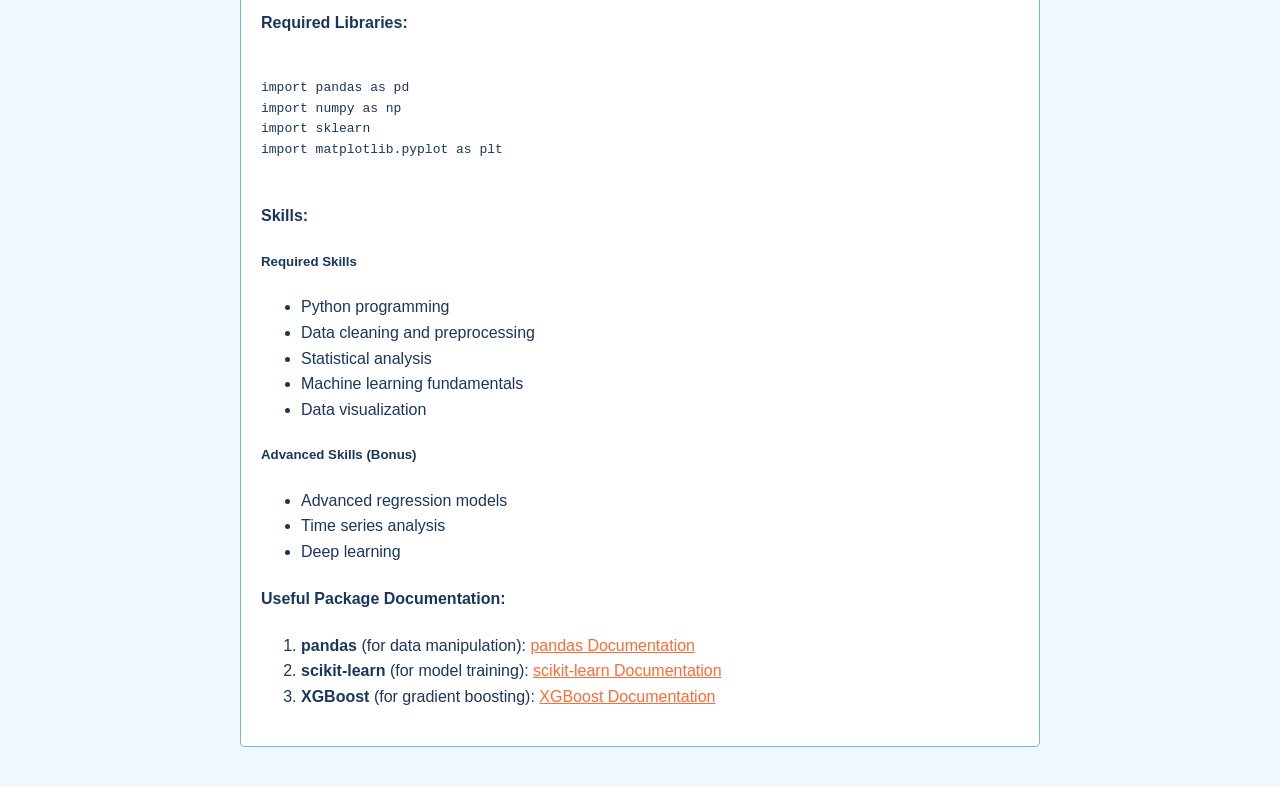
==== commit 4c98af15: "ml1 submission form" ====
--- a/index.html
+++ b/index.html
@@ -182,11 +182,11 @@
 
     <div class="container">
       <h1>MLScope</h1>
-<!--       <center>
-        <a target="_blank" href="https://forms.gle/f6KSeTXnQsAuopAw9"
-          ><button class="btn">Challenge 3 Submission</button></a
+      <center>
+        <a target="_blank" href="https://forms.gle/Nw34BvitQaVLxdAQ7"
+          ><button class="btn">Challenge 1 Submission</button></a
         >
-      </center> -->
+      </center>
       <div id="content"></div>
     </div>
     <!-- <center>
@@ -514,251 +514,251 @@
         </ol>
     `,
         },
-//         {
-//           project: 2,
-//           title: "Heart Disease Binary Classifier",
-//           content: `
-//          <p>In this comprehensive project, you'll build an advanced heart disease prediction system using classification algorithms. The goal is to accurately predict the presence of heart disease while understanding key risk factors, developing interpretable models, and creating an interactive system that could potentially aid medical professionals.</p>
-
-// <p><strong>Primary Dataset:</strong> <a href="https://www.kaggle.com/datasets/johnsmith88/heart-disease-dataset" target="_blank" rel="noopener noreferrer">Heart Disease Classifier Dataset</a></p>
-// <p>The dataset contains heart data attributes from four medical databases (Cleveland, Hungary, Switzerland, Long Beach). It has 1026 rows and 15 columns, covering features like age, sex, chest pain type, blood pressure, among others. The target column is the target variable, where 1 = heart disease and 0 = no heart disease.</p>
-
-// <p><strong>Supplementary Datasets (optional):</strong></p>
-// <ul>
-//     <li><a href="https://www.kaggle.com/datasets/fedesoriano/heart-failure-prediction" target="_blank" rel="noopener noreferrer">Heart Failure Prediction Dataset</a></li>
-//     <li><a href="https://www.kaggle.com/datasets/sulianova/cardiovascular-disease-dataset" target="_blank" rel="noopener noreferrer">Cardiovascular Disease Dataset</a></li>
-//     <li><a href="https://www.cdc.gov/nchs/fastats/heart-disease.htm" target="_blank" rel="noopener noreferrer">CDC Heart Disease Statistics</a></li>
-// </ul>
-
-// <h4>Project Components (% of points):</h4>
-// <h5>1. Data Preparation & Analysis (25%)</h5>
-// <ul>
-//     <li>Clean and preprocess the dataset</li>
-//     <li>Handle missing values and outliers using medical domain knowledge</li>
-//     <li>Feature engineering (optional):
-//         <ul>
-//             <li>Create new features (BMI, combined risk factors)</li>
-//             <li>Develop risk index scores</li>
-//             <li>Normalize/standardize features appropriately</li>
-//         </ul>
-//     </li>
-//     <li>Perform exploratory data analysis with medical context</li>
-//     <li>Analyze feature correlations</li>
-//     <li>Apply feature selection methods</li>
-//     <li>Address class imbalance if present (SMOTE, class weights) (optional)</li>
-// </ul>
-
-// <h5>2. Model Development (45%)</h5>
-// <ul>
-//     <li>Options for implementing models:
-//         <ul>
-//             <li>Logistic Regression (baseline with regularization)</li>
-//             <li>Decision Trees</li>
-//             <li>Random Fores</li>
-//             <li>Support Vector Machines</li>
-//             <li>Gradient Boosting (XGBoost/LightGBM)</li>
-//             <li>Neural Networks</li>
-//         </ul>
-//     </li>
-//     <li>Cross-validation strategy (stratified k-fold)</li>
-//     <li>Hyperparameter optimization using grid/random/Bayesian search (optional)</li>
-//     <li>ROC curve analysis and optimal threshold selectionn (optional)</li>
-//     <li>Evaluation metrics other than accuracy (sensitivity, specificity, F1-score)</li>
-// </ul>
-
-// <h5>3. Clinical Relevance (20%)</h5>
-// <ul>
-//     <li>Analyze model performance across different demographic groups</li>
-//     <li>Create visualizations showing how feature values impact risk</li>
-//     <li>Analyze false positives and false negatives from a clinical perspective</li>
-//     <li><h5>*Note: This part is subjective - visualize data, patient profiles, make some cool graphs!, etc.</h5></li>
-// </ul>
-
-// <h5>4. Advanced Implementation (10%) (optional)</h5>
-// <ul>
-//     <li>Develop a simple web application for model deployment</li>
-//     <li>Add confidence intervals for predictions</li>
-//     <li>Compare model performance with published medical studies</li>
-// </ul>
-
-// <h4>Useful Libraries:</h4>
-// <pre><code>
-// import pandas as pd
-// import numpy as np
-// import matplotlib.pyplot as plt
-// import seaborn as sns
-// from sklearn.model_selection import train_test_split, cross_val_score, GridSearchCV
-// from sklearn.preprocessing import StandardScaler, OneHotEncoder
-// from sklearn.linear_model import LogisticRegression
-// from sklearn.ensemble import RandomForestClassifier, GradientBoostingClassifier
-// from sklearn.svm import SVC
-// from sklearn.metrics import accuracy_score, precision_score, recall_score, f1_score, roc_auc_score, confusion_matrix, classification_report
-// import xgboost as xgb
-// import shap
-// import plotly.express as px
-// </code></pre>
-
-// <h4>Skills:</h4>
-// <h5>Required Skills</h5>
-// <ul>
-//     <li>Python programming</li>
-//     <li>Data cleaning and preprocessing</li>
-//     <li>Statistical analysis</li>
-//     <li>Machine learning fundamentals</li>
-//     <li>Classification algorithms</li>
-//     <li>Model evaluation techniques</li>
-// </ul>
-
-// <h5>Advanced Skills (Bonus)</h5>
-// <ul>
-//     <li>Advanced classification models</li>
-//     <li>Model interpretability techniques (eg. Identify what 3 features that lead to the classification decision)</li>
-//     <li>Healthcare analytics</li>
-//     <li>Deep learning for tabular data</li>
-//     <li>Web application development (Flask/Streamlit)</li>
-//     <li>Fairness and bias analysis in healthcare models</li>
-//     <li>Deployment strategies for healthcare applications</li>
-//     <li>Feature importance visualization</li>
-// </ul>
-
-// <h4>Useful Package Documentation:</h4>
-// <ol>
-//     <li><strong>NumPy</strong> (for numerical computations): <a href="https://numpy.org/doc/" target="_blank" rel="noopener noreferrer">NumPy Documentation</a></li>
-//     <li><strong>pandas</strong> (for data manipulation): <a href="https://pandas.pydata.org/docs/" target="_blank" rel="noopener noreferrer">pandas Documentation</a></li>
-//     <li><strong>scikit-learn</strong> (for model training and evaluation): <a href="https://scikit-learn.org/stable/documentation.html" target="_blank" rel="noopener noreferrer">scikit-learn Documentation</a></li>
-//     <li><strong>matplotlib</strong> (for data visualization): <a href="https://matplotlib.org/stable/contents.html" target="_blank" rel="noopener noreferrer">matplotlib Documentation</a></li>
-//     <li><strong>XGBoost</strong> (for gradient boosting): <a href="https://xgboost.readthedocs.io/" target="_blank" rel="noopener noreferrer">XGBoost Documentation</a></li>
-//     <li><strong>SHAP</strong> (for model interpretability): <a href="https://shap.readthedocs.io/" target="_blank" rel="noopener noreferrer">SHAP Documentation</a></li>
-//     <li><strong>Streamlit</strong> (for creating dashboards): <a href="https://docs.streamlit.io/" target="_blank" rel="noopener noreferrer">Streamlit Documentation</a></li>
-//     <li><strong>Plotly</strong> (for interactive visualizations): <a href="https://plotly.com/python/" target="_blank" rel="noopener noreferrer">Plotly Documentation</a></li>
-//     <li><strong>Flask</strong> (for web applications): <a href="https://flask.palletsprojects.com/" target="_blank" rel="noopener noreferrer">Flask Documentation</a></li>
-// </ol>
-//          `,
-//         },
-//         {
-//           project: 3,
-//           title: "Stock Market Prediction with Time Series Methods",
-//           content: `
-//     <p>In this challenge, you'll develop an advanced stock market prediction model using deep learning techniques like RNNs, LSTMs, while comparing them to traditional time series models like ARIMA. You'll explore feature engineering, interpretability, and the effectiveness of different approaches in predicting stock prices.</p>
-
-//     <h4>Datasets:</h4>
-//     <p><strong>Primary Dataset:</strong> Publicly available stock market data from:</p>
-//     <ul>
-//       <li><a href="https://finance.yahoo.com/" target="_blank" rel="noopener noreferrer">Yahoo Finance</a></li>
-//       <li><a href="https://www.quandl.com/" target="_blank" rel="noopener noreferrer">Quandl</a></li>
-//       <li><a href="https://www.alphavantage.co/" target="_blank" rel="noopener noreferrer">Alpha Vantage</a></li>
-//       <li><a href="https://www.kaggle.com/" target="_blank" rel="noopener noreferrer">Kaggle Stock Market Datasets</a></li>
-//     </ul>
-
-//     <h4>Supplementary Datasets (optional):</h4>
-//     <ul>
-//       <li>Public sentiment data (Twitter, Reddit, news sources)</li>
-//       <li>Economic indicators (inflation rate, interest rates, unemployment)</li>
-//       <li>Alternative data (climate effects, holiday trends)</li>
-//     </ul>
-
-//     <h4>Project Components (% of points):</h4>
-    
-//     <h5>1. Data Preparation & Feature Engineering (25%)</h5>
-//     <ul>
-//       <li>Clean and preprocess stock market data</li>
-//       <li>Handle missing values, outliers, and normalize appropriately</li>
-//       <li>Feature engineering (choose at least three):
-//         <ul>
-//           <li>Volatility, moving averages, Bollinger Bands</li>
-//           <li>Fourier or Wavelet Transform of time series data</li>
-//           <li>Sentiment scores from news/social media</li>
-//           <li>Time-based features (day of the week, market open/close trends)</li>
-//           <li>Macroeconomic indicators (inflation rate, interest rates, unemployment)</li>
-//         </ul>
-//       </li>
-//       <li>Perform exploratory data analysis (EDA) with stock market insights</li>
-//       <li>Stationarity testing and transformations for time series models (optional)</li>
-//     </ul>
-
-//     <h5>2. Model Development & Comparison (45%)</h5>
-//     <ul>
-//       <li>Baseline Models:
-//         <ul>
-//           <li>ARIMA (or SARIMA)</li>
-//           <li>Simple Moving Average & Exponential Smoothing</li>
-//         </ul>
-//       </li>
-//       <li>Deep Learning Approaches:
-//         <ul>
-//           <li>RNN, LSTM, or GRU for stock price forecasting</li>
-//         </ul>
-//       </li>
-//       <li>Model Comparison:
-//         <ul>
-//           <li>Compare deep learning models vs. traditional models using RMSE, MAE, MAPE</li>
-//           <li>Backtesting strategy to evaluate performance on real data</li>
-//           <li>Hyperparameter tuning (Bayesian search, Grid search, etc.)</li>
-//         </ul>
-//       </li>
-//     </ul>
-
-//     <h5>3. Explainability & Feature Importance (20%)</h5>
-//     <ul>
-//       <li>Use SHAP, LIME, or attention mechanisms to explain model predictions</li>
-//       <li>Identify key indicators that influence stock price movements</li>
-//       <li>Analyze why simpler models may/may not outperform deep learning methods</li>
-//       <li>Visualize feature impact using SHAP plots or correlation heatmaps</li>
-//     </ul>
-
-//     <h5>4. Advanced Implementation (10%) (Optional)</h5>
-//     <ul>
-//       <li>Deploy your model using a simple Streamlit/Flask dashboard</li>
-//       <li>Implement a real-time data pipeline (fetch live stock data and predict)</li>
-//       <li>Develop a basic trading strategy using reinforcement learning</li>
-//       <li>Compare performance across different stock types (e.g., tech vs. commodities)</li>
-//     </ul>
-
-//     <h4>Required Libraries:</h4>
-//     <pre><code>
-// import pandas as pd
-// import numpy as np
-// import matplotlib.pyplot as plt
-// import seaborn as sns
-// import yfinance as yf
-// from statsmodels.tsa.arima.model import ARIMA
-// import torch
-// import torch.nn as nn
-// import torch.optim as optim
-// from tensorflow.keras.models import Sequential
-// from tensorflow.keras.layers import LSTM, Dense, Dropout
-// import shap
-// import plotly.express as px
-//     </code></pre>
-
-//     <h4>Skills:</h4>
-//     <h5>Required Skills</h5>
-//     <ul>
-//       <li>Python programming</li>
-//       <li>Time series analysis</li>
-//       <li>Data preprocessing</li>
-//       <li>Machine learning & deep learning fundamentals</li>
-//       <li>Model evaluation techniques</li>
-//     </ul>
-
-//     <h5>Advanced Skills (Bonus)</h5>
-//     <ul>
-//       <li>Stock market analysis & financial metrics</li>
-//       <li>Time series forecasting techniques (Fourier Transform, Wavelets)</li>
-//       <li>Model interpretability (SHAP, LIME, Attention)</li>
-//       <li>Reinforcement Learning for trading bots</li>
-//       <li>Web deployment (Flask/Streamlit)</li>
-//     </ul>
-
-//     <h4>Useful Package Documentation:</h4>
-//     <ol>
-//       <li><strong>pandas</strong> (for data manipulation): <a href="https://pandas.pydata.org/docs/" target="_blank" rel="noopener noreferrer">pandas Documentation</a></li>
-//       <li><strong>scikit-learn</strong> (for model training): <a href="https://scikit-learn.org/stable/documentation.html" target="_blank" rel="noopener noreferrer">scikit-learn Documentation</a></li>
-//       <li><strong>TensorFlow/Keras</strong> (for deep learning): <a href="https://www.tensorflow.org/guide/keras" target="_blank" rel="noopener noreferrer">Keras Documentation</a></li>
-//       <li><strong>SHAP</strong> (for model interpretability): <a href="https://shap.readthedocs.io/" target="_blank" rel="noopener noreferrer">SHAP Documentation</a></li>
-//     </ol>
-//   `,
-//         },
+        //         {
+        //           project: 2,
+        //           title: "Heart Disease Binary Classifier",
+        //           content: `
+        //          <p>In this comprehensive project, you'll build an advanced heart disease prediction system using classification algorithms. The goal is to accurately predict the presence of heart disease while understanding key risk factors, developing interpretable models, and creating an interactive system that could potentially aid medical professionals.</p>
+
+        // <p><strong>Primary Dataset:</strong> <a href="https://www.kaggle.com/datasets/johnsmith88/heart-disease-dataset" target="_blank" rel="noopener noreferrer">Heart Disease Classifier Dataset</a></p>
+        // <p>The dataset contains heart data attributes from four medical databases (Cleveland, Hungary, Switzerland, Long Beach). It has 1026 rows and 15 columns, covering features like age, sex, chest pain type, blood pressure, among others. The target column is the target variable, where 1 = heart disease and 0 = no heart disease.</p>
+
+        // <p><strong>Supplementary Datasets (optional):</strong></p>
+        // <ul>
+        //     <li><a href="https://www.kaggle.com/datasets/fedesoriano/heart-failure-prediction" target="_blank" rel="noopener noreferrer">Heart Failure Prediction Dataset</a></li>
+        //     <li><a href="https://www.kaggle.com/datasets/sulianova/cardiovascular-disease-dataset" target="_blank" rel="noopener noreferrer">Cardiovascular Disease Dataset</a></li>
+        //     <li><a href="https://www.cdc.gov/nchs/fastats/heart-disease.htm" target="_blank" rel="noopener noreferrer">CDC Heart Disease Statistics</a></li>
+        // </ul>
+
+        // <h4>Project Components (% of points):</h4>
+        // <h5>1. Data Preparation & Analysis (25%)</h5>
+        // <ul>
+        //     <li>Clean and preprocess the dataset</li>
+        //     <li>Handle missing values and outliers using medical domain knowledge</li>
+        //     <li>Feature engineering (optional):
+        //         <ul>
+        //             <li>Create new features (BMI, combined risk factors)</li>
+        //             <li>Develop risk index scores</li>
+        //             <li>Normalize/standardize features appropriately</li>
+        //         </ul>
+        //     </li>
+        //     <li>Perform exploratory data analysis with medical context</li>
+        //     <li>Analyze feature correlations</li>
+        //     <li>Apply feature selection methods</li>
+        //     <li>Address class imbalance if present (SMOTE, class weights) (optional)</li>
+        // </ul>
+
+        // <h5>2. Model Development (45%)</h5>
+        // <ul>
+        //     <li>Options for implementing models:
+        //         <ul>
+        //             <li>Logistic Regression (baseline with regularization)</li>
+        //             <li>Decision Trees</li>
+        //             <li>Random Fores</li>
+        //             <li>Support Vector Machines</li>
+        //             <li>Gradient Boosting (XGBoost/LightGBM)</li>
+        //             <li>Neural Networks</li>
+        //         </ul>
+        //     </li>
+        //     <li>Cross-validation strategy (stratified k-fold)</li>
+        //     <li>Hyperparameter optimization using grid/random/Bayesian search (optional)</li>
+        //     <li>ROC curve analysis and optimal threshold selectionn (optional)</li>
+        //     <li>Evaluation metrics other than accuracy (sensitivity, specificity, F1-score)</li>
+        // </ul>
+
+        // <h5>3. Clinical Relevance (20%)</h5>
+        // <ul>
+        //     <li>Analyze model performance across different demographic groups</li>
+        //     <li>Create visualizations showing how feature values impact risk</li>
+        //     <li>Analyze false positives and false negatives from a clinical perspective</li>
+        //     <li><h5>*Note: This part is subjective - visualize data, patient profiles, make some cool graphs!, etc.</h5></li>
+        // </ul>
+
+        // <h5>4. Advanced Implementation (10%) (optional)</h5>
+        // <ul>
+        //     <li>Develop a simple web application for model deployment</li>
+        //     <li>Add confidence intervals for predictions</li>
+        //     <li>Compare model performance with published medical studies</li>
+        // </ul>
+
+        // <h4>Useful Libraries:</h4>
+        // <pre><code>
+        // import pandas as pd
+        // import numpy as np
+        // import matplotlib.pyplot as plt
+        // import seaborn as sns
+        // from sklearn.model_selection import train_test_split, cross_val_score, GridSearchCV
+        // from sklearn.preprocessing import StandardScaler, OneHotEncoder
+        // from sklearn.linear_model import LogisticRegression
+        // from sklearn.ensemble import RandomForestClassifier, GradientBoostingClassifier
+        // from sklearn.svm import SVC
+        // from sklearn.metrics import accuracy_score, precision_score, recall_score, f1_score, roc_auc_score, confusion_matrix, classification_report
+        // import xgboost as xgb
+        // import shap
+        // import plotly.express as px
+        // </code></pre>
+
+        // <h4>Skills:</h4>
+        // <h5>Required Skills</h5>
+        // <ul>
+        //     <li>Python programming</li>
+        //     <li>Data cleaning and preprocessing</li>
+        //     <li>Statistical analysis</li>
+        //     <li>Machine learning fundamentals</li>
+        //     <li>Classification algorithms</li>
+        //     <li>Model evaluation techniques</li>
+        // </ul>
+
+        // <h5>Advanced Skills (Bonus)</h5>
+        // <ul>
+        //     <li>Advanced classification models</li>
+        //     <li>Model interpretability techniques (eg. Identify what 3 features that lead to the classification decision)</li>
+        //     <li>Healthcare analytics</li>
+        //     <li>Deep learning for tabular data</li>
+        //     <li>Web application development (Flask/Streamlit)</li>
+        //     <li>Fairness and bias analysis in healthcare models</li>
+        //     <li>Deployment strategies for healthcare applications</li>
+        //     <li>Feature importance visualization</li>
+        // </ul>
+
+        // <h4>Useful Package Documentation:</h4>
+        // <ol>
+        //     <li><strong>NumPy</strong> (for numerical computations): <a href="https://numpy.org/doc/" target="_blank" rel="noopener noreferrer">NumPy Documentation</a></li>
+        //     <li><strong>pandas</strong> (for data manipulation): <a href="https://pandas.pydata.org/docs/" target="_blank" rel="noopener noreferrer">pandas Documentation</a></li>
+        //     <li><strong>scikit-learn</strong> (for model training and evaluation): <a href="https://scikit-learn.org/stable/documentation.html" target="_blank" rel="noopener noreferrer">scikit-learn Documentation</a></li>
+        //     <li><strong>matplotlib</strong> (for data visualization): <a href="https://matplotlib.org/stable/contents.html" target="_blank" rel="noopener noreferrer">matplotlib Documentation</a></li>
+        //     <li><strong>XGBoost</strong> (for gradient boosting): <a href="https://xgboost.readthedocs.io/" target="_blank" rel="noopener noreferrer">XGBoost Documentation</a></li>
+        //     <li><strong>SHAP</strong> (for model interpretability): <a href="https://shap.readthedocs.io/" target="_blank" rel="noopener noreferrer">SHAP Documentation</a></li>
+        //     <li><strong>Streamlit</strong> (for creating dashboards): <a href="https://docs.streamlit.io/" target="_blank" rel="noopener noreferrer">Streamlit Documentation</a></li>
+        //     <li><strong>Plotly</strong> (for interactive visualizations): <a href="https://plotly.com/python/" target="_blank" rel="noopener noreferrer">Plotly Documentation</a></li>
+        //     <li><strong>Flask</strong> (for web applications): <a href="https://flask.palletsprojects.com/" target="_blank" rel="noopener noreferrer">Flask Documentation</a></li>
+        // </ol>
+        //          `,
+        //         },
+        //         {
+        //           project: 3,
+        //           title: "Stock Market Prediction with Time Series Methods",
+        //           content: `
+        //     <p>In this challenge, you'll develop an advanced stock market prediction model using deep learning techniques like RNNs, LSTMs, while comparing them to traditional time series models like ARIMA. You'll explore feature engineering, interpretability, and the effectiveness of different approaches in predicting stock prices.</p>
+
+        //     <h4>Datasets:</h4>
+        //     <p><strong>Primary Dataset:</strong> Publicly available stock market data from:</p>
+        //     <ul>
+        //       <li><a href="https://finance.yahoo.com/" target="_blank" rel="noopener noreferrer">Yahoo Finance</a></li>
+        //       <li><a href="https://www.quandl.com/" target="_blank" rel="noopener noreferrer">Quandl</a></li>
+        //       <li><a href="https://www.alphavantage.co/" target="_blank" rel="noopener noreferrer">Alpha Vantage</a></li>
+        //       <li><a href="https://www.kaggle.com/" target="_blank" rel="noopener noreferrer">Kaggle Stock Market Datasets</a></li>
+        //     </ul>
+
+        //     <h4>Supplementary Datasets (optional):</h4>
+        //     <ul>
+        //       <li>Public sentiment data (Twitter, Reddit, news sources)</li>
+        //       <li>Economic indicators (inflation rate, interest rates, unemployment)</li>
+        //       <li>Alternative data (climate effects, holiday trends)</li>
+        //     </ul>
+
+        //     <h4>Project Components (% of points):</h4>
+
+        //     <h5>1. Data Preparation & Feature Engineering (25%)</h5>
+        //     <ul>
+        //       <li>Clean and preprocess stock market data</li>
+        //       <li>Handle missing values, outliers, and normalize appropriately</li>
+        //       <li>Feature engineering (choose at least three):
+        //         <ul>
+        //           <li>Volatility, moving averages, Bollinger Bands</li>
+        //           <li>Fourier or Wavelet Transform of time series data</li>
+        //           <li>Sentiment scores from news/social media</li>
+        //           <li>Time-based features (day of the week, market open/close trends)</li>
+        //           <li>Macroeconomic indicators (inflation rate, interest rates, unemployment)</li>
+        //         </ul>
+        //       </li>
+        //       <li>Perform exploratory data analysis (EDA) with stock market insights</li>
+        //       <li>Stationarity testing and transformations for time series models (optional)</li>
+        //     </ul>
+
+        //     <h5>2. Model Development & Comparison (45%)</h5>
+        //     <ul>
+        //       <li>Baseline Models:
+        //         <ul>
+        //           <li>ARIMA (or SARIMA)</li>
+        //           <li>Simple Moving Average & Exponential Smoothing</li>
+        //         </ul>
+        //       </li>
+        //       <li>Deep Learning Approaches:
+        //         <ul>
+        //           <li>RNN, LSTM, or GRU for stock price forecasting</li>
+        //         </ul>
+        //       </li>
+        //       <li>Model Comparison:
+        //         <ul>
+        //           <li>Compare deep learning models vs. traditional models using RMSE, MAE, MAPE</li>
+        //           <li>Backtesting strategy to evaluate performance on real data</li>
+        //           <li>Hyperparameter tuning (Bayesian search, Grid search, etc.)</li>
+        //         </ul>
+        //       </li>
+        //     </ul>
+
+        //     <h5>3. Explainability & Feature Importance (20%)</h5>
+        //     <ul>
+        //       <li>Use SHAP, LIME, or attention mechanisms to explain model predictions</li>
+        //       <li>Identify key indicators that influence stock price movements</li>
+        //       <li>Analyze why simpler models may/may not outperform deep learning methods</li>
+        //       <li>Visualize feature impact using SHAP plots or correlation heatmaps</li>
+        //     </ul>
+
+        //     <h5>4. Advanced Implementation (10%) (Optional)</h5>
+        //     <ul>
+        //       <li>Deploy your model using a simple Streamlit/Flask dashboard</li>
+        //       <li>Implement a real-time data pipeline (fetch live stock data and predict)</li>
+        //       <li>Develop a basic trading strategy using reinforcement learning</li>
+        //       <li>Compare performance across different stock types (e.g., tech vs. commodities)</li>
+        //     </ul>
+
+        //     <h4>Required Libraries:</h4>
+        //     <pre><code>
+        // import pandas as pd
+        // import numpy as np
+        // import matplotlib.pyplot as plt
+        // import seaborn as sns
+        // import yfinance as yf
+        // from statsmodels.tsa.arima.model import ARIMA
+        // import torch
+        // import torch.nn as nn
+        // import torch.optim as optim
+        // from tensorflow.keras.models import Sequential
+        // from tensorflow.keras.layers import LSTM, Dense, Dropout
+        // import shap
+        // import plotly.express as px
+        //     </code></pre>
+
+        //     <h4>Skills:</h4>
+        //     <h5>Required Skills</h5>
+        //     <ul>
+        //       <li>Python programming</li>
+        //       <li>Time series analysis</li>
+        //       <li>Data preprocessing</li>
+        //       <li>Machine learning & deep learning fundamentals</li>
+        //       <li>Model evaluation techniques</li>
+        //     </ul>
+
+        //     <h5>Advanced Skills (Bonus)</h5>
+        //     <ul>
+        //       <li>Stock market analysis & financial metrics</li>
+        //       <li>Time series forecasting techniques (Fourier Transform, Wavelets)</li>
+        //       <li>Model interpretability (SHAP, LIME, Attention)</li>
+        //       <li>Reinforcement Learning for trading bots</li>
+        //       <li>Web deployment (Flask/Streamlit)</li>
+        //     </ul>
+
+        //     <h4>Useful Package Documentation:</h4>
+        //     <ol>
+        //       <li><strong>pandas</strong> (for data manipulation): <a href="https://pandas.pydata.org/docs/" target="_blank" rel="noopener noreferrer">pandas Documentation</a></li>
+        //       <li><strong>scikit-learn</strong> (for model training): <a href="https://scikit-learn.org/stable/documentation.html" target="_blank" rel="noopener noreferrer">scikit-learn Documentation</a></li>
+        //       <li><strong>TensorFlow/Keras</strong> (for deep learning): <a href="https://www.tensorflow.org/guide/keras" target="_blank" rel="noopener noreferrer">Keras Documentation</a></li>
+        //       <li><strong>SHAP</strong> (for model interpretability): <a href="https://shap.readthedocs.io/" target="_blank" rel="noopener noreferrer">SHAP Documentation</a></li>
+        //     </ol>
+        //   `,
+        //         },
       ];
       const solutionsData = [];
 
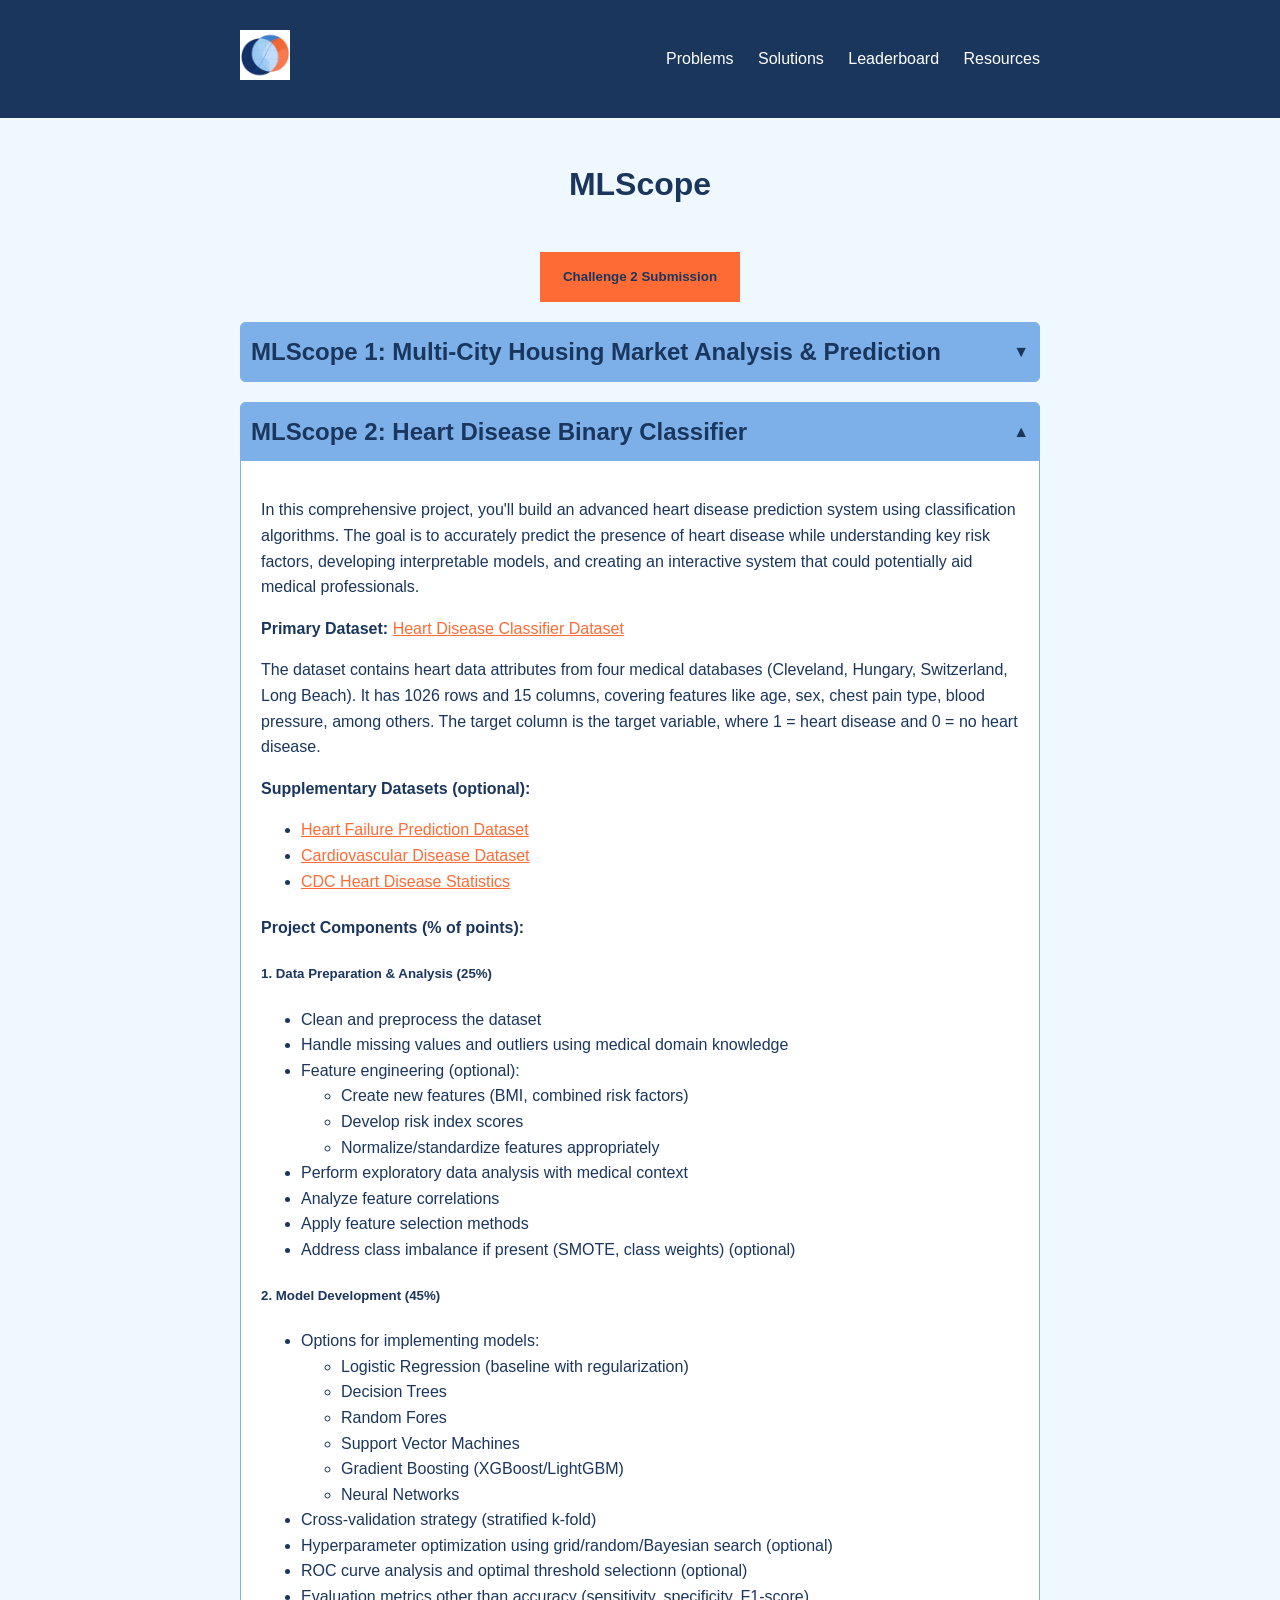
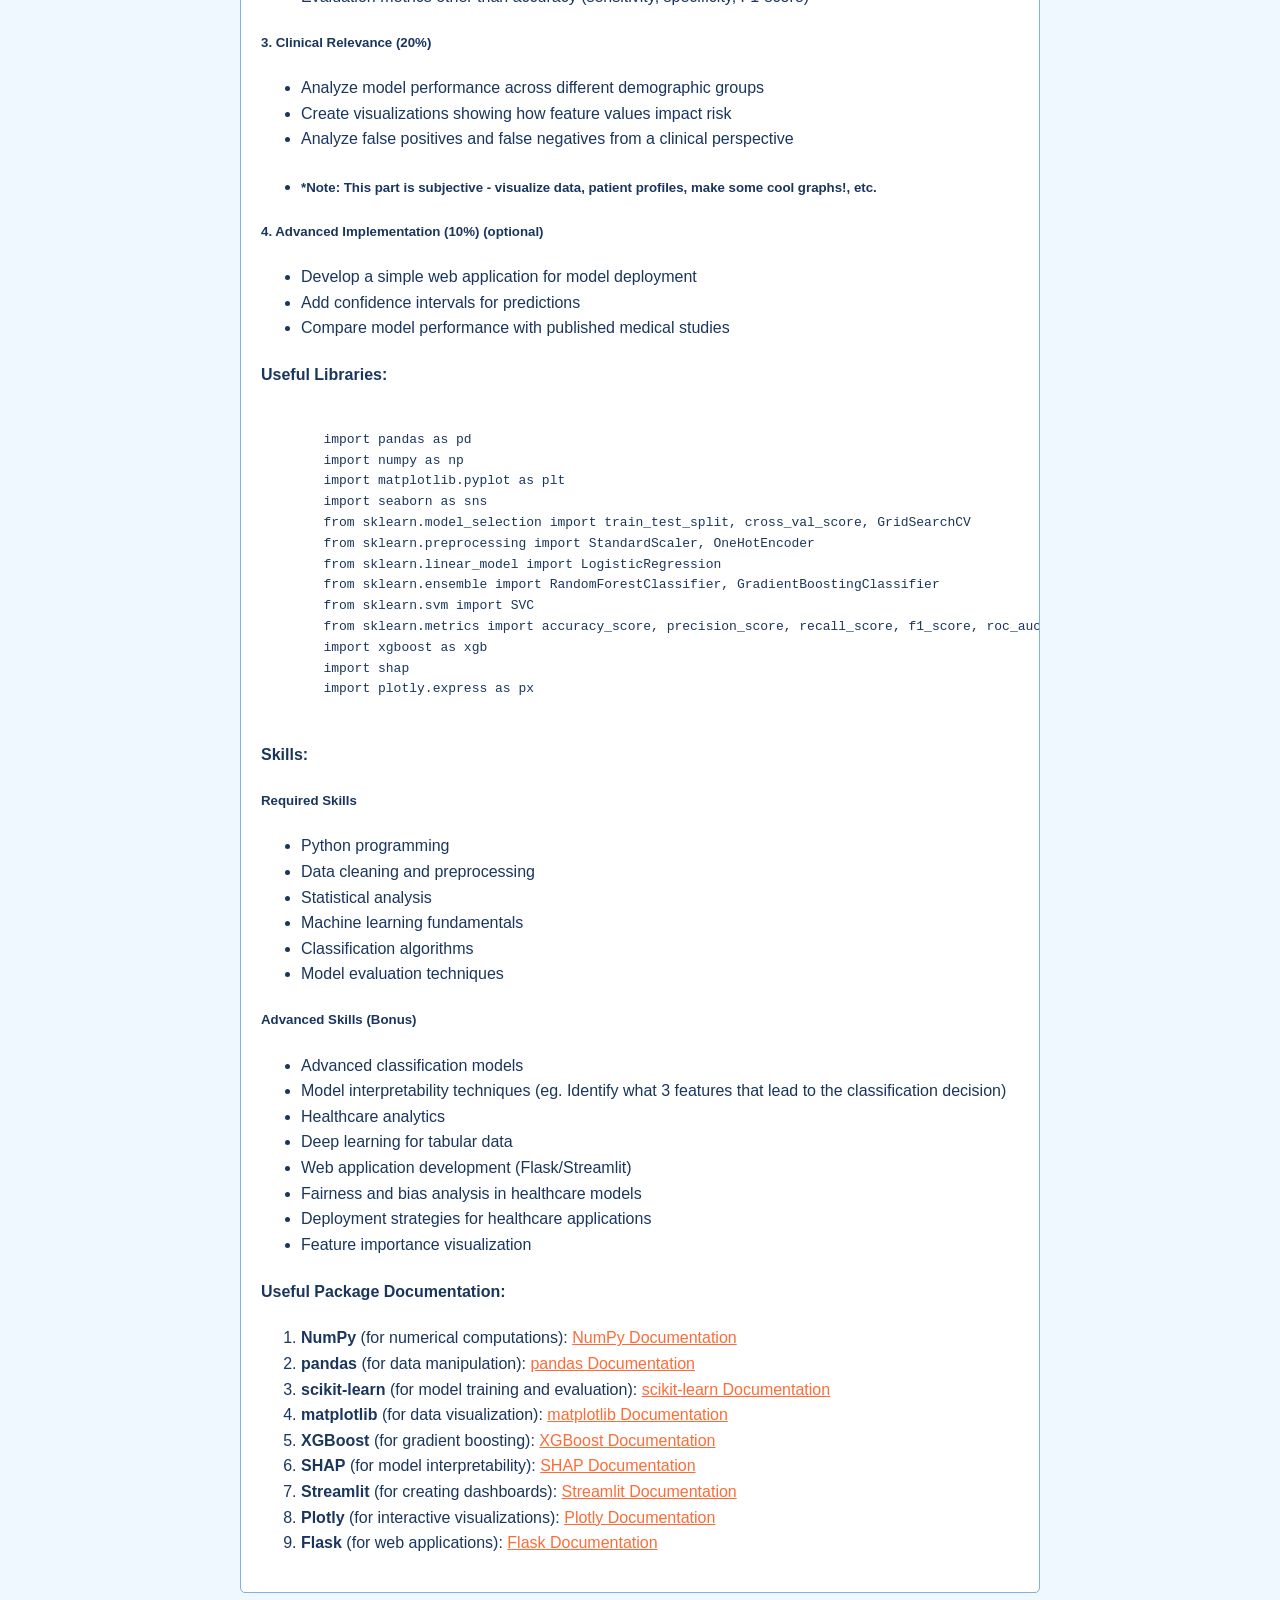
==== commit e5a10c6e: "mlscope2" ====
--- a/index.html
+++ b/index.html
@@ -183,8 +183,8 @@
     <div class="container">
       <h1>MLScope</h1>
       <center>
-        <a target="_blank" href="https://forms.gle/Nw34BvitQaVLxdAQ7"
-          ><button class="btn">Challenge 1 Submission</button></a
+        <a target="_blank" href="https://forms.gle/nuFhZQGWQeMPb11t8"
+          ><button class="btn">Challenge 2 Submission</button></a
         >
       </center>
       <div id="content"></div>
@@ -514,127 +514,127 @@
         </ol>
     `,
         },
-        //         {
-        //           project: 2,
-        //           title: "Heart Disease Binary Classifier",
-        //           content: `
-        //          <p>In this comprehensive project, you'll build an advanced heart disease prediction system using classification algorithms. The goal is to accurately predict the presence of heart disease while understanding key risk factors, developing interpretable models, and creating an interactive system that could potentially aid medical professionals.</p>
-
-        // <p><strong>Primary Dataset:</strong> <a href="https://www.kaggle.com/datasets/johnsmith88/heart-disease-dataset" target="_blank" rel="noopener noreferrer">Heart Disease Classifier Dataset</a></p>
-        // <p>The dataset contains heart data attributes from four medical databases (Cleveland, Hungary, Switzerland, Long Beach). It has 1026 rows and 15 columns, covering features like age, sex, chest pain type, blood pressure, among others. The target column is the target variable, where 1 = heart disease and 0 = no heart disease.</p>
-
-        // <p><strong>Supplementary Datasets (optional):</strong></p>
-        // <ul>
-        //     <li><a href="https://www.kaggle.com/datasets/fedesoriano/heart-failure-prediction" target="_blank" rel="noopener noreferrer">Heart Failure Prediction Dataset</a></li>
-        //     <li><a href="https://www.kaggle.com/datasets/sulianova/cardiovascular-disease-dataset" target="_blank" rel="noopener noreferrer">Cardiovascular Disease Dataset</a></li>
-        //     <li><a href="https://www.cdc.gov/nchs/fastats/heart-disease.htm" target="_blank" rel="noopener noreferrer">CDC Heart Disease Statistics</a></li>
-        // </ul>
-
-        // <h4>Project Components (% of points):</h4>
-        // <h5>1. Data Preparation & Analysis (25%)</h5>
-        // <ul>
-        //     <li>Clean and preprocess the dataset</li>
-        //     <li>Handle missing values and outliers using medical domain knowledge</li>
-        //     <li>Feature engineering (optional):
-        //         <ul>
-        //             <li>Create new features (BMI, combined risk factors)</li>
-        //             <li>Develop risk index scores</li>
-        //             <li>Normalize/standardize features appropriately</li>
-        //         </ul>
-        //     </li>
-        //     <li>Perform exploratory data analysis with medical context</li>
-        //     <li>Analyze feature correlations</li>
-        //     <li>Apply feature selection methods</li>
-        //     <li>Address class imbalance if present (SMOTE, class weights) (optional)</li>
-        // </ul>
-
-        // <h5>2. Model Development (45%)</h5>
-        // <ul>
-        //     <li>Options for implementing models:
-        //         <ul>
-        //             <li>Logistic Regression (baseline with regularization)</li>
-        //             <li>Decision Trees</li>
-        //             <li>Random Fores</li>
-        //             <li>Support Vector Machines</li>
-        //             <li>Gradient Boosting (XGBoost/LightGBM)</li>
-        //             <li>Neural Networks</li>
-        //         </ul>
-        //     </li>
-        //     <li>Cross-validation strategy (stratified k-fold)</li>
-        //     <li>Hyperparameter optimization using grid/random/Bayesian search (optional)</li>
-        //     <li>ROC curve analysis and optimal threshold selectionn (optional)</li>
-        //     <li>Evaluation metrics other than accuracy (sensitivity, specificity, F1-score)</li>
-        // </ul>
-
-        // <h5>3. Clinical Relevance (20%)</h5>
-        // <ul>
-        //     <li>Analyze model performance across different demographic groups</li>
-        //     <li>Create visualizations showing how feature values impact risk</li>
-        //     <li>Analyze false positives and false negatives from a clinical perspective</li>
-        //     <li><h5>*Note: This part is subjective - visualize data, patient profiles, make some cool graphs!, etc.</h5></li>
-        // </ul>
-
-        // <h5>4. Advanced Implementation (10%) (optional)</h5>
-        // <ul>
-        //     <li>Develop a simple web application for model deployment</li>
-        //     <li>Add confidence intervals for predictions</li>
-        //     <li>Compare model performance with published medical studies</li>
-        // </ul>
-
-        // <h4>Useful Libraries:</h4>
-        // <pre><code>
-        // import pandas as pd
-        // import numpy as np
-        // import matplotlib.pyplot as plt
-        // import seaborn as sns
-        // from sklearn.model_selection import train_test_split, cross_val_score, GridSearchCV
-        // from sklearn.preprocessing import StandardScaler, OneHotEncoder
-        // from sklearn.linear_model import LogisticRegression
-        // from sklearn.ensemble import RandomForestClassifier, GradientBoostingClassifier
-        // from sklearn.svm import SVC
-        // from sklearn.metrics import accuracy_score, precision_score, recall_score, f1_score, roc_auc_score, confusion_matrix, classification_report
-        // import xgboost as xgb
-        // import shap
-        // import plotly.express as px
-        // </code></pre>
-
-        // <h4>Skills:</h4>
-        // <h5>Required Skills</h5>
-        // <ul>
-        //     <li>Python programming</li>
-        //     <li>Data cleaning and preprocessing</li>
-        //     <li>Statistical analysis</li>
-        //     <li>Machine learning fundamentals</li>
-        //     <li>Classification algorithms</li>
-        //     <li>Model evaluation techniques</li>
-        // </ul>
-
-        // <h5>Advanced Skills (Bonus)</h5>
-        // <ul>
-        //     <li>Advanced classification models</li>
-        //     <li>Model interpretability techniques (eg. Identify what 3 features that lead to the classification decision)</li>
-        //     <li>Healthcare analytics</li>
-        //     <li>Deep learning for tabular data</li>
-        //     <li>Web application development (Flask/Streamlit)</li>
-        //     <li>Fairness and bias analysis in healthcare models</li>
-        //     <li>Deployment strategies for healthcare applications</li>
-        //     <li>Feature importance visualization</li>
-        // </ul>
-
-        // <h4>Useful Package Documentation:</h4>
-        // <ol>
-        //     <li><strong>NumPy</strong> (for numerical computations): <a href="https://numpy.org/doc/" target="_blank" rel="noopener noreferrer">NumPy Documentation</a></li>
-        //     <li><strong>pandas</strong> (for data manipulation): <a href="https://pandas.pydata.org/docs/" target="_blank" rel="noopener noreferrer">pandas Documentation</a></li>
-        //     <li><strong>scikit-learn</strong> (for model training and evaluation): <a href="https://scikit-learn.org/stable/documentation.html" target="_blank" rel="noopener noreferrer">scikit-learn Documentation</a></li>
-        //     <li><strong>matplotlib</strong> (for data visualization): <a href="https://matplotlib.org/stable/contents.html" target="_blank" rel="noopener noreferrer">matplotlib Documentation</a></li>
-        //     <li><strong>XGBoost</strong> (for gradient boosting): <a href="https://xgboost.readthedocs.io/" target="_blank" rel="noopener noreferrer">XGBoost Documentation</a></li>
-        //     <li><strong>SHAP</strong> (for model interpretability): <a href="https://shap.readthedocs.io/" target="_blank" rel="noopener noreferrer">SHAP Documentation</a></li>
-        //     <li><strong>Streamlit</strong> (for creating dashboards): <a href="https://docs.streamlit.io/" target="_blank" rel="noopener noreferrer">Streamlit Documentation</a></li>
-        //     <li><strong>Plotly</strong> (for interactive visualizations): <a href="https://plotly.com/python/" target="_blank" rel="noopener noreferrer">Plotly Documentation</a></li>
-        //     <li><strong>Flask</strong> (for web applications): <a href="https://flask.palletsprojects.com/" target="_blank" rel="noopener noreferrer">Flask Documentation</a></li>
-        // </ol>
-        //          `,
-        //         },
+        {
+          project: 2,
+          title: "Heart Disease Binary Classifier",
+          content: `
+                 <p>In this comprehensive project, you'll build an advanced heart disease prediction system using classification algorithms. The goal is to accurately predict the presence of heart disease while understanding key risk factors, developing interpretable models, and creating an interactive system that could potentially aid medical professionals.</p>
+
+        <p><strong>Primary Dataset:</strong> <a href="https://www.kaggle.com/datasets/johnsmith88/heart-disease-dataset" target="_blank" rel="noopener noreferrer">Heart Disease Classifier Dataset</a></p>
+        <p>The dataset contains heart data attributes from four medical databases (Cleveland, Hungary, Switzerland, Long Beach). It has 1026 rows and 15 columns, covering features like age, sex, chest pain type, blood pressure, among others. The target column is the target variable, where 1 = heart disease and 0 = no heart disease.</p>
+
+        <p><strong>Supplementary Datasets (optional):</strong></p>
+        <ul>
+            <li><a href="https://www.kaggle.com/datasets/fedesoriano/heart-failure-prediction" target="_blank" rel="noopener noreferrer">Heart Failure Prediction Dataset</a></li>
+            <li><a href="https://www.kaggle.com/datasets/sulianova/cardiovascular-disease-dataset" target="_blank" rel="noopener noreferrer">Cardiovascular Disease Dataset</a></li>
+            <li><a href="https://www.cdc.gov/nchs/fastats/heart-disease.htm" target="_blank" rel="noopener noreferrer">CDC Heart Disease Statistics</a></li>
+        </ul>
+
+        <h4>Project Components (% of points):</h4>
+        <h5>1. Data Preparation & Analysis (25%)</h5>
+        <ul>
+            <li>Clean and preprocess the dataset</li>
+            <li>Handle missing values and outliers using medical domain knowledge</li>
+            <li>Feature engineering (optional):
+                <ul>
+                    <li>Create new features (BMI, combined risk factors)</li>
+                    <li>Develop risk index scores</li>
+                    <li>Normalize/standardize features appropriately</li>
+                </ul>
+            </li>
+            <li>Perform exploratory data analysis with medical context</li>
+            <li>Analyze feature correlations</li>
+            <li>Apply feature selection methods</li>
+            <li>Address class imbalance if present (SMOTE, class weights) (optional)</li>
+        </ul>
+
+        <h5>2. Model Development (45%)</h5>
+        <ul>
+            <li>Options for implementing models:
+                <ul>
+                    <li>Logistic Regression (baseline with regularization)</li>
+                    <li>Decision Trees</li>
+                    <li>Random Fores</li>
+                    <li>Support Vector Machines</li>
+                    <li>Gradient Boosting (XGBoost/LightGBM)</li>
+                    <li>Neural Networks</li>
+                </ul>
+            </li>
+            <li>Cross-validation strategy (stratified k-fold)</li>
+            <li>Hyperparameter optimization using grid/random/Bayesian search (optional)</li>
+            <li>ROC curve analysis and optimal threshold selectionn (optional)</li>
+            <li>Evaluation metrics other than accuracy (sensitivity, specificity, F1-score)</li>
+        </ul>
+
+        <h5>3. Clinical Relevance (20%)</h5>
+        <ul>
+            <li>Analyze model performance across different demographic groups</li>
+            <li>Create visualizations showing how feature values impact risk</li>
+            <li>Analyze false positives and false negatives from a clinical perspective</li>
+            <li><h5>*Note: This part is subjective - visualize data, patient profiles, make some cool graphs!, etc.</h5></li>
+        </ul>
+
+        <h5>4. Advanced Implementation (10%) (optional)</h5>
+        <ul>
+            <li>Develop a simple web application for model deployment</li>
+            <li>Add confidence intervals for predictions</li>
+            <li>Compare model performance with published medical studies</li>
+        </ul>
+
+        <h4>Useful Libraries:</h4>
+        <pre><code>
+        import pandas as pd
+        import numpy as np
+        import matplotlib.pyplot as plt
+        import seaborn as sns
+        from sklearn.model_selection import train_test_split, cross_val_score, GridSearchCV
+        from sklearn.preprocessing import StandardScaler, OneHotEncoder
+        from sklearn.linear_model import LogisticRegression
+        from sklearn.ensemble import RandomForestClassifier, GradientBoostingClassifier
+        from sklearn.svm import SVC
+        from sklearn.metrics import accuracy_score, precision_score, recall_score, f1_score, roc_auc_score, confusion_matrix, classification_report
+        import xgboost as xgb
+        import shap
+        import plotly.express as px
+        </code></pre>
+
+        <h4>Skills:</h4>
+        <h5>Required Skills</h5>
+        <ul>
+            <li>Python programming</li>
+            <li>Data cleaning and preprocessing</li>
+            <li>Statistical analysis</li>
+            <li>Machine learning fundamentals</li>
+            <li>Classification algorithms</li>
+            <li>Model evaluation techniques</li>
+        </ul>
+
+        <h5>Advanced Skills (Bonus)</h5>
+        <ul>
+            <li>Advanced classification models</li>
+            <li>Model interpretability techniques (eg. Identify what 3 features that lead to the classification decision)</li>
+            <li>Healthcare analytics</li>
+            <li>Deep learning for tabular data</li>
+            <li>Web application development (Flask/Streamlit)</li>
+            <li>Fairness and bias analysis in healthcare models</li>
+            <li>Deployment strategies for healthcare applications</li>
+            <li>Feature importance visualization</li>
+        </ul>
+
+        <h4>Useful Package Documentation:</h4>
+        <ol>
+            <li><strong>NumPy</strong> (for numerical computations): <a href="https://numpy.org/doc/" target="_blank" rel="noopener noreferrer">NumPy Documentation</a></li>
+            <li><strong>pandas</strong> (for data manipulation): <a href="https://pandas.pydata.org/docs/" target="_blank" rel="noopener noreferrer">pandas Documentation</a></li>
+            <li><strong>scikit-learn</strong> (for model training and evaluation): <a href="https://scikit-learn.org/stable/documentation.html" target="_blank" rel="noopener noreferrer">scikit-learn Documentation</a></li>
+            <li><strong>matplotlib</strong> (for data visualization): <a href="https://matplotlib.org/stable/contents.html" target="_blank" rel="noopener noreferrer">matplotlib Documentation</a></li>
+            <li><strong>XGBoost</strong> (for gradient boosting): <a href="https://xgboost.readthedocs.io/" target="_blank" rel="noopener noreferrer">XGBoost Documentation</a></li>
+            <li><strong>SHAP</strong> (for model interpretability): <a href="https://shap.readthedocs.io/" target="_blank" rel="noopener noreferrer">SHAP Documentation</a></li>
+            <li><strong>Streamlit</strong> (for creating dashboards): <a href="https://docs.streamlit.io/" target="_blank" rel="noopener noreferrer">Streamlit Documentation</a></li>
+            <li><strong>Plotly</strong> (for interactive visualizations): <a href="https://plotly.com/python/" target="_blank" rel="noopener noreferrer">Plotly Documentation</a></li>
+            <li><strong>Flask</strong> (for web applications): <a href="https://flask.palletsprojects.com/" target="_blank" rel="noopener noreferrer">Flask Documentation</a></li>
+        </ol>
+                 `,
+        },
         //         {
         //           project: 3,
         //           title: "Stock Market Prediction with Time Series Methods",
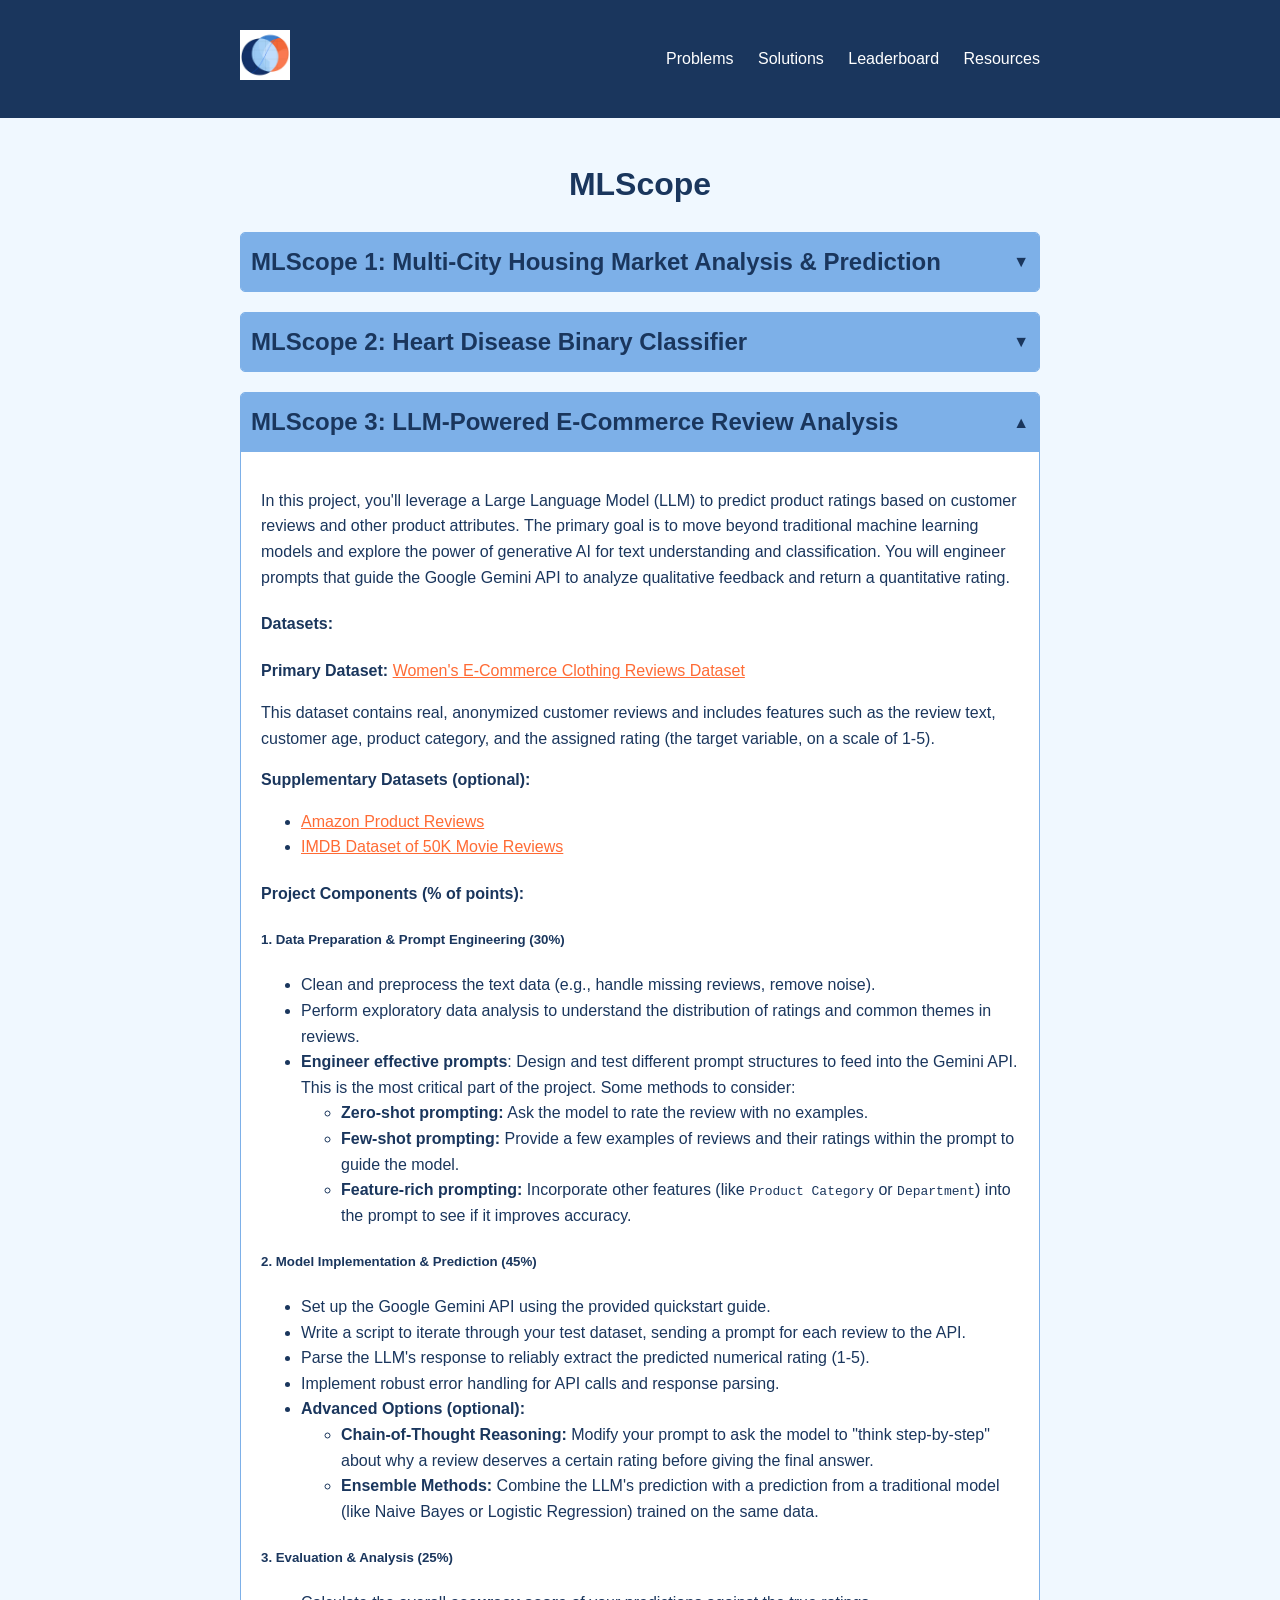
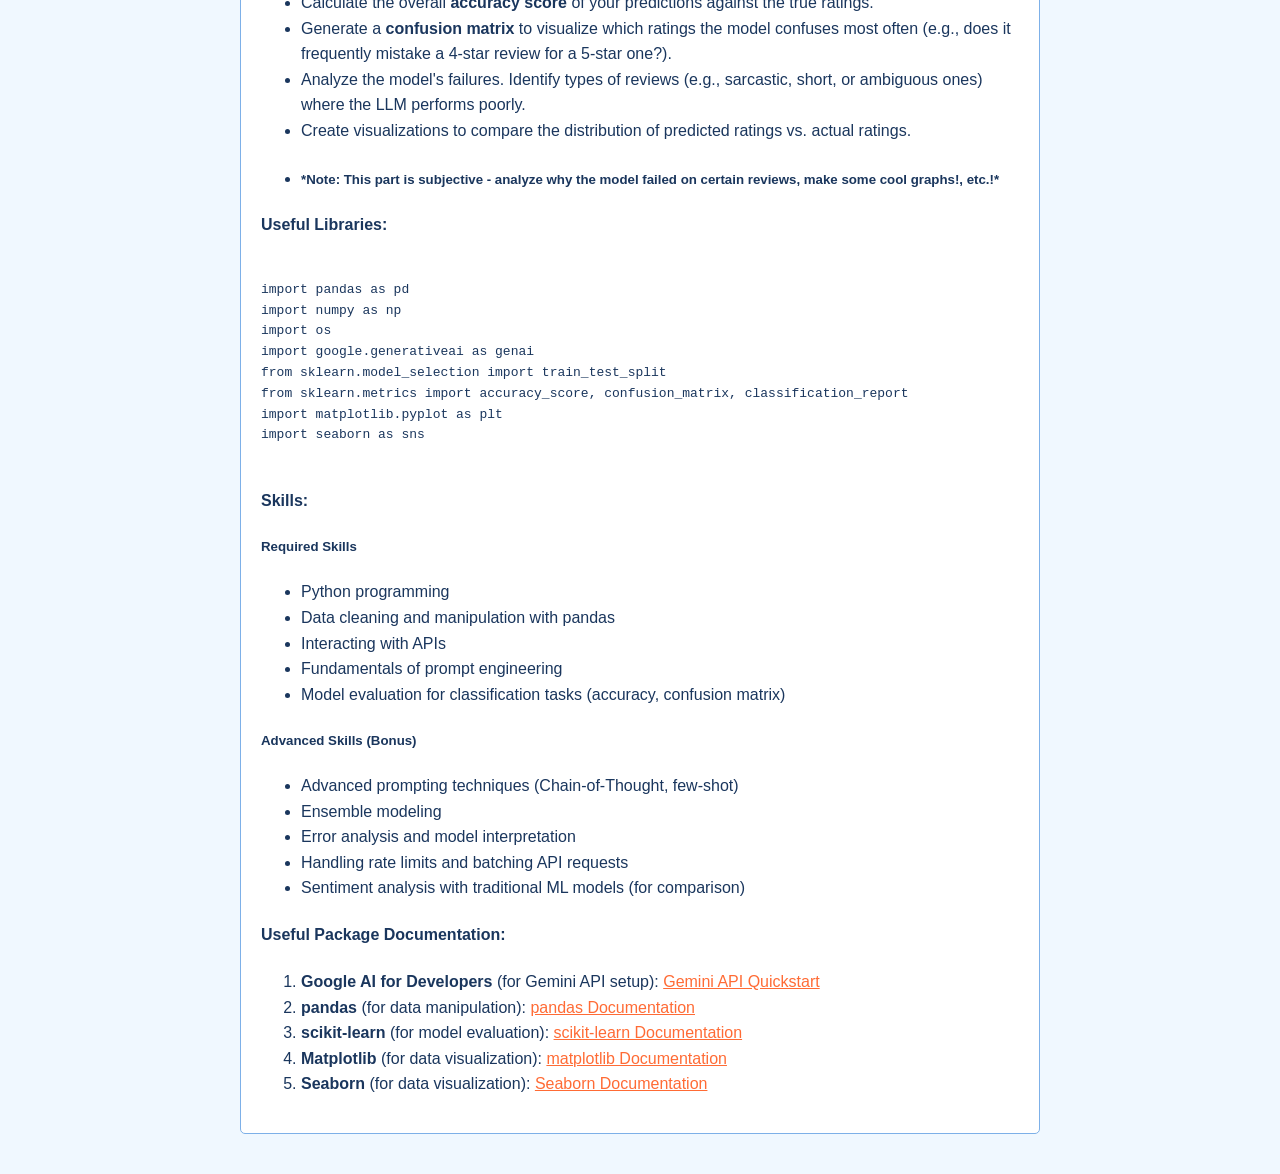
==== commit 6745dacd: "ml3" ====
--- a/index.html
+++ b/index.html
@@ -182,11 +182,11 @@
 
     <div class="container">
       <h1>MLScope</h1>
-      <center>
+      <!-- <center>
         <a target="_blank" href="https://forms.gle/nuFhZQGWQeMPb11t8"
           ><button class="btn">Challenge 2 Submission</button></a
         >
-      </center>
+      </center> -->
       <div id="content"></div>
     </div>
     <!-- <center>
@@ -635,6 +635,100 @@
         </ol>
                  `,
         },
+        {
+          project: 3,
+          title: "LLM-Powered E-Commerce Review Analysis",
+          content: `
+    <p>In this project, you'll leverage a Large Language Model (LLM) to predict product ratings based on customer reviews and other product attributes. The primary goal is to move beyond traditional machine learning models and explore the power of generative AI for text understanding and classification. You will engineer prompts that guide the Google Gemini API to analyze qualitative feedback and return a quantitative rating.</p>
+
+    <h4>Datasets:</h4>
+    <p><strong>Primary Dataset:</strong> <a href="https://www.kaggle.com/datasets/nicapotato/womens-ecommerce-clothing-reviews" target="_blank" rel="noopener noreferrer">Women's E-Commerce Clothing Reviews Dataset</a></p>
+    <p>This dataset contains real, anonymized customer reviews and includes features such as the review text, customer age, product category, and the assigned rating (the target variable, on a scale of 1-5).</p>
+    
+    <p><strong>Supplementary Datasets (optional):</strong></p>
+    <ul>
+        <li><a href="https://www.kaggle.com/datasets/datafiniti/consumer-reviews-of-amazon-products" target="_blank" rel="noopener noreferrer">Amazon Product Reviews</a></li>
+        <li><a href="https://www.kaggle.com/datasets/lakshmi25npathi/imdb-dataset-of-50k-movie-reviews" target="_blank" rel="noopener noreferrer">IMDB Dataset of 50K Movie Reviews</a></li>
+    </ul>
+
+    <h4>Project Components (% of points):</h4>
+    <h5>1. Data Preparation & Prompt Engineering (30%)</h5>
+    <ul>
+        <li>Clean and preprocess the text data (e.g., handle missing reviews, remove noise).</li>
+        <li>Perform exploratory data analysis to understand the distribution of ratings and common themes in reviews.</li>
+        <li><strong>Engineer effective prompts</strong>: Design and test different prompt structures to feed into the Gemini API. This is the most critical part of the project. Some methods to consider:
+            <ul>
+                <li><strong>Zero-shot prompting:</strong> Ask the model to rate the review with no examples.</li>
+                <li><strong>Few-shot prompting:</strong> Provide a few examples of reviews and their ratings within the prompt to guide the model.</li>
+                <li><strong>Feature-rich prompting:</strong> Incorporate other features (like <code>Product Category</code> or <code>Department</code>) into the prompt to see if it improves accuracy.</li>
+            </ul>
+        </li>
+    </ul>
+
+    <h5>2. Model Implementation & Prediction (45%)</h5>
+    <ul>
+        <li>Set up the Google Gemini API using the provided quickstart guide.</li>
+        <li>Write a script to iterate through your test dataset, sending a prompt for each review to the API.</li>
+        <li>Parse the LLM's response to reliably extract the predicted numerical rating (1-5).</li>
+        <li>Implement robust error handling for API calls and response parsing.</li>
+        <li><strong>Advanced Options (optional):</strong>
+            <ul>
+                <li><strong>Chain-of-Thought Reasoning:</strong> Modify your prompt to ask the model to "think step-by-step" about why a review deserves a certain rating before giving the final answer.</li>
+                <li><strong>Ensemble Methods:</strong> Combine the LLM's prediction with a prediction from a traditional model (like Naive Bayes or Logistic Regression) trained on the same data.</li>
+            </ul>
+        </li>
+    </ul>
+
+    <h5>3. Evaluation & Analysis (25%)</h5>
+    <ul>
+        <li>Calculate the overall <strong>accuracy score</strong> of your predictions against the true ratings.</li>
+        <li>Generate a <strong>confusion matrix</strong> to visualize which ratings the model confuses most often (e.g., does it frequently mistake a 4-star review for a 5-star one?).</li>
+        <li>Analyze the model's failures. Identify types of reviews (e.g., sarcastic, short, or ambiguous ones) where the LLM performs poorly.</li>
+        <li>Create visualizations to compare the distribution of predicted ratings vs. actual ratings.</li>
+        <li><h5>*Note: This part is subjective - analyze why the model failed on certain reviews, make some cool graphs!, etc.!*</h5></li>
+    </ul>
+
+    <h4>Useful Libraries:</h4>
+    <pre><code>
+import pandas as pd
+import numpy as np
+import os
+import google.generativeai as genai
+from sklearn.model_selection import train_test_split
+from sklearn.metrics import accuracy_score, confusion_matrix, classification_report
+import matplotlib.pyplot as plt
+import seaborn as sns
+    </code></pre>
+
+    <h4>Skills:</h4>
+    <h5>Required Skills</h5>
+    <ul>
+        <li>Python programming</li>
+        <li>Data cleaning and manipulation with pandas</li>
+        <li>Interacting with APIs</li>
+        <li>Fundamentals of prompt engineering</li>
+        <li>Model evaluation for classification tasks (accuracy, confusion matrix)</li>
+    </ul>
+
+    <h5>Advanced Skills (Bonus)</h5>
+    <ul>
+        <li>Advanced prompting techniques (Chain-of-Thought, few-shot)</li>
+        <li>Ensemble modeling</li>
+        <li>Error analysis and model interpretation</li>
+        <li>Handling rate limits and batching API requests</li>
+        <li>Sentiment analysis with traditional ML models (for comparison)</li>
+    </ul>
+
+    <h4>Useful Package Documentation:</h4>
+    <ol>
+        <li><strong>Google AI for Developers</strong> (for Gemini API setup): <a href="https://ai.google.dev/gemini-api/docs/quickstart" target="_blank" rel="noopener noreferrer">Gemini API Quickstart</a></li>
+        <li><strong>pandas</strong> (for data manipulation): <a href="https://pandas.pydata.org/pandas-docs/stable/" target="_blank" rel="noopener noreferrer">pandas Documentation</a></li>
+        <li><strong>scikit-learn</strong> (for model evaluation): <a href="https://scikit-learn.org/stable/documentation.html" target="_blank" rel="noopener noreferrer">scikit-learn Documentation</a></li>
+        <li><strong>Matplotlib</strong> (for data visualization): <a href="https://matplotlib.org/stable/contents.html" target="_blank" rel="noopener noreferrer">matplotlib Documentation</a></li>
+        <li><strong>Seaborn</strong> (for data visualization): <a href="https://seaborn.pydata.org/" target="_blank" rel="noopener noreferrer">Seaborn Documentation</a></li>
+    </ol>
+  `,
+        },
         //         {
         //           project: 3,
         //           title: "Stock Market Prediction with Time Series Methods",
